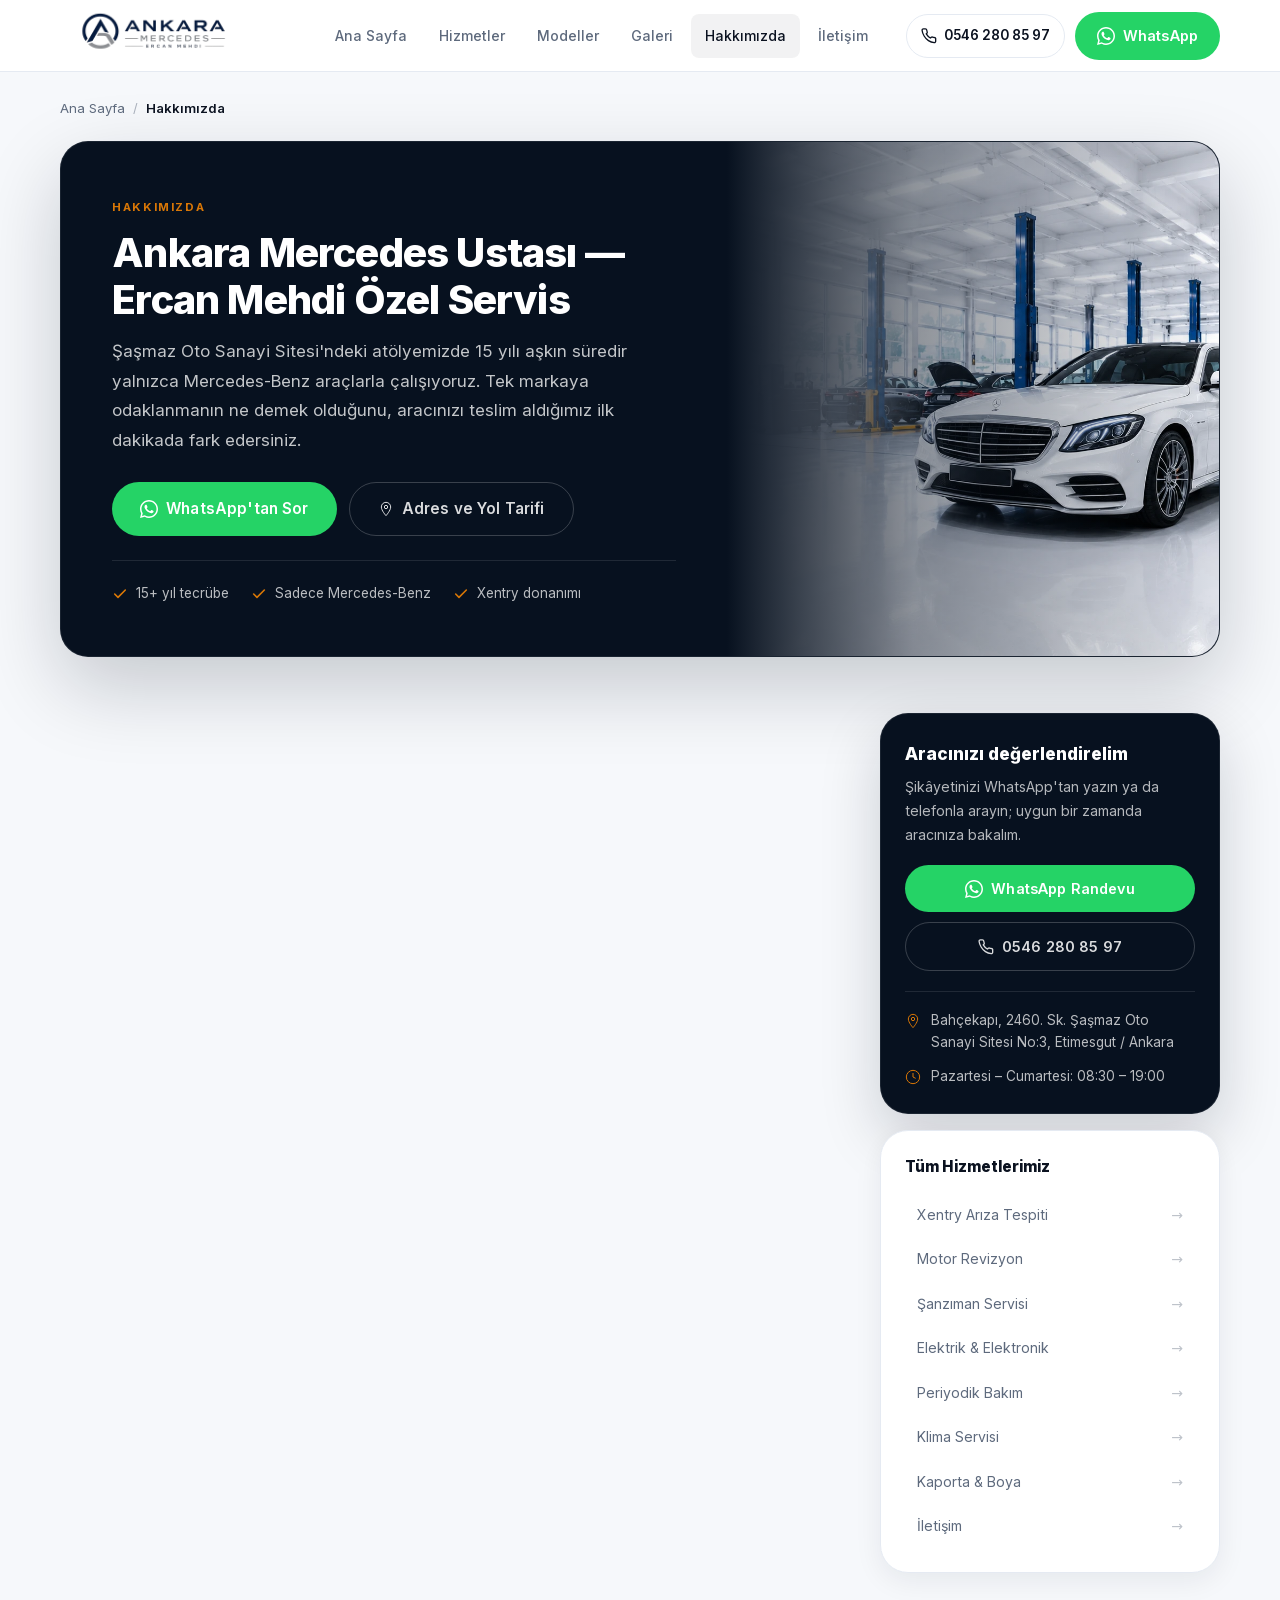
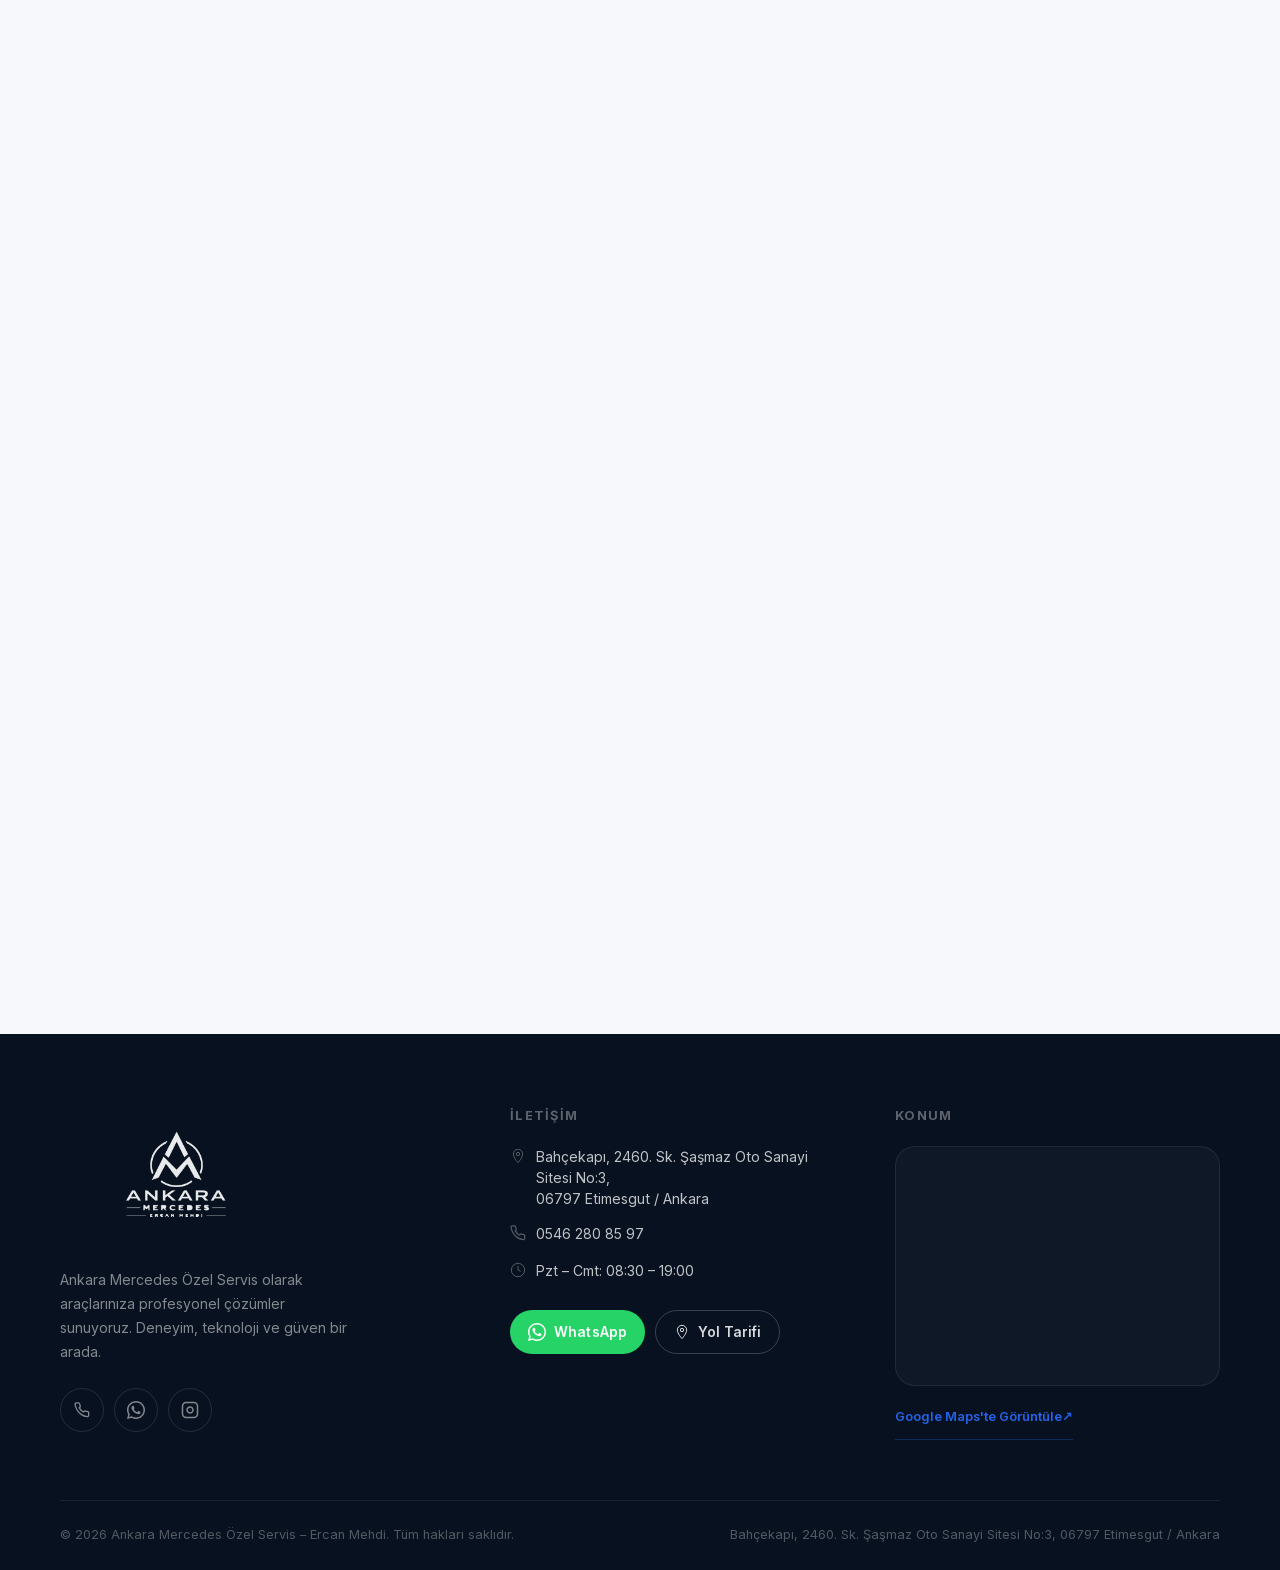
==== hakkimizda/index.html @ 242c67fd "hakkımızda iletişim sayafası yapıldı" ====
<!DOCTYPE html>
<html lang="tr">
<head>
  <meta charset="UTF-8">
  <meta name="viewport" content="width=device-width, initial-scale=1.0">
  <meta http-equiv="Content-Security-Policy" content="default-src 'self'; script-src 'self' https://static.cloudflareinsights.com; style-src 'self'; img-src 'self' data:; font-src 'self'; frame-src https://www.google.com https://maps.google.com; connect-src 'self' https://cloudflareinsights.com; object-src 'none'; base-uri 'self'; form-action 'self'; upgrade-insecure-requests">
  <meta name="referrer" content="strict-origin-when-cross-origin">
  <title>Hakkımızda | Ankara Mercedes Ustası — Ercan Mehdi Özel Servis</title>
  <meta name="description" content="Ankara Şaşmaz'da 15 yıldır yalnızca Mercedes-Benz araçlarla çalışan bağımsız özel servis. Ercan Mehdi ve ekibi, Xentry donanımı ve şeffaf çalışma prensipleriyle.">
  <meta name="keywords" content="Ankara Mercedes ustası, Ankara Mercedes özel servis, Ercan Mehdi Mercedes, Mercedes uzmanı Ankara, Şaşmaz Mercedes ustası, güvenilir Mercedes servisi Ankara, bağımsız Mercedes servisi, Etimesgut Mercedes ustası, Mercedes yetkili servis mi özel servis mi">
  <meta name="author" content="Ankara Mercedes Özel Servis – Ercan Mehdi">
  <meta name="robots" content="index, follow">
  <meta name="googlebot" content="index, follow">
  <link rel="canonical" href="https://ankaramercedes.com.tr/hakkimizda/">

  <meta property="og:type" content="website">
  <meta property="og:url" content="https://ankaramercedes.com.tr/hakkimizda/">
  <meta property="og:title" content="Hakkımızda | Ankara Mercedes Ustası — Ercan Mehdi Özel Servis">
  <meta property="og:description" content="Ankara Şaşmaz'da 15 yıldır yalnızca Mercedes-Benz araçlarla çalışan bağımsız özel servis. Xentry donanımı ve şeffaf çalışma prensipleriyle.">
  <meta property="og:image" content="https://ankaramercedes.com.tr/assets/images/about/about-mercedes-service-workshop.webp">
  <meta property="og:locale" content="tr_TR">
  <meta property="og:site_name" content="Ankara Mercedes Özel Servis">
  <meta name="twitter:card" content="summary_large_image">
  <meta name="twitter:title" content="Hakkımızda | Ankara Mercedes Ustası — Ercan Mehdi Özel Servis">
  <meta name="twitter:description" content="Ankara Şaşmaz'da 15 yıldır yalnızca Mercedes-Benz araçlarla çalışan bağımsız özel servis.">
  <meta name="twitter:image" content="https://ankaramercedes.com.tr/assets/images/about/about-mercedes-service-workshop.webp">

  <meta name="geo.region" content="TR-06">
  <meta name="geo.placename" content="Etimesgut, Ankara">
  <meta name="geo.position" content="39.944353;32.7061976">
  <meta name="ICBM" content="39.944353, 32.7061976">

  <link rel="manifest" href="/manifest.webmanifest">
  <meta name="theme-color" content="#07111f">
  <link rel="icon" type="image/svg+xml" href="/assets/icons/favicon.svg">
  <link rel="apple-touch-icon" href="/assets/icons/apple-touch-icon.png">
  <link rel="preload" href="/assets/fonts/inter-latin.woff2" as="font" type="font/woff2" crossorigin>
  <link rel="preload" href="/assets/fonts/inter-latin-ext.woff2" as="font" type="font/woff2" crossorigin>
  <link rel="stylesheet" href="/css/style.css?v=4">

  <script type="application/ld+json">
{
  "@context": "https://schema.org",
  "@type": "AboutPage",
  "@id": "https://ankaramercedes.com.tr/hakkimizda/#aboutpage",
  "url": "https://ankaramercedes.com.tr/hakkimizda/",
  "name": "Hakkımızda — Ankara Mercedes Özel Servis",
  "description": "Ankara Şaşmaz'da 15 yıldır yalnızca Mercedes-Benz araçlarla çalışan bağımsız özel servis.",
  "inLanguage": "tr-TR",
  "mainEntity": {
    "@type": [
      "LocalBusiness",
      "AutoRepair"
    ],
    "@id": "https://ankaramercedes.com.tr/#business",
    "name": "Ankara Mercedes Özel Servis - Ercan Mehdi",
    "alternateName": "Ercan Mehdi Mercedes Özel Servis",
    "description": "Ankara Şaşmaz Oto Sanayi Sitesi'nde Mercedes-Benz araçlara hizmet veren bağımsız özel servis. Xentry arıza tespiti, motor, şanzıman, elektrik-elektronik ve periyodik bakım.",
    "telephone": "+905462808597",
    "url": "https://ankaramercedes.com.tr",
    "image": "https://ankaramercedes.com.tr/assets/images/about/about-mercedes-service-workshop.webp",
    "hasMap": "https://www.google.com/maps?cid=12600511751899810106",
    "foundingDate": "2011",
    "knowsAbout": [
      "Mercedes-Benz araç bakımı",
      "Xentry arıza tespiti",
      "Motor revizyonu",
      "Otomatik şanzıman onarımı",
      "Araç elektrik ve elektronik sistemleri"
    ],
    "address": {
      "@type": "PostalAddress",
      "streetAddress": "Bahçekapı, 2460. Sk. Şaşmaz Oto Sanayi Sitesi No:3",
      "addressLocality": "Etimesgut",
      "addressRegion": "Ankara",
      "postalCode": "06797",
      "addressCountry": "TR"
    },
    "geo": {
      "@type": "GeoCoordinates",
      "latitude": "39.944353",
      "longitude": "32.7061976"
    },
    "openingHoursSpecification": [
      {
        "@type": "OpeningHoursSpecification",
        "dayOfWeek": [
          "Monday",
          "Tuesday",
          "Wednesday",
          "Thursday",
          "Friday",
          "Saturday"
        ],
        "opens": "08:30",
        "closes": "19:00"
      }
    ],
    "areaServed": [
      { "@type": "City", "name": "Ankara" },
      { "@type": "AdministrativeArea", "name": "Etimesgut" },
      { "@type": "AdministrativeArea", "name": "Şaşmaz" }
    ],
    "brand": {
      "@type": "Brand",
      "name": "Mercedes-Benz"
    },
    "audience": {
      "@type": "Audience",
      "audienceType": "Mercedes-Benz araç sahipleri"
    }
  }
}
  </script>
  <script type="application/ld+json">
{
  "@context": "https://schema.org",
  "@type": "BreadcrumbList",
  "itemListElement": [
    {
      "@type": "ListItem",
      "position": 1,
      "name": "Ana Sayfa",
      "item": "https://ankaramercedes.com.tr/"
    },
    {
      "@type": "ListItem",
      "position": 2,
      "name": "Hakkımızda",
      "item": "https://ankaramercedes.com.tr/hakkimizda/"
    }
  ]
}
  </script>
  <script type="application/ld+json">
{
  "@context": "https://schema.org",
  "@type": "FAQPage",
  "mainEntity": [
    {
      "@type": "Question",
      "name": "Yetkili servis misiniz?",
      "acceptedAnswer": {
        "@type": "Answer",
        "text": "Hayır. Mercedes-Benz araçlara hizmet veren bağımsız bir özel servisiz; Mercedes-Benz'in yetkili servisi ya da bayisi değiliz. Marka adını yalnızca hangi araçlara baktığımızı anlatmak için kullanıyoruz."
      }
    },
    {
      "@type": "Question",
      "name": "Neden sadece Mercedes-Benz ile çalışıyorsunuz?",
      "acceptedAnswer": {
        "@type": "Answer",
        "text": "Her markaya bakan bir atölye hiçbirinde derinleşemez. Mercedes-Benz araçların elektroniği ve şanzıman yapısı kendine özgüdür; aynı araçları her gün görmek, tekrar eden arızaları hızlı tanımamızı ve gereksiz parça değişimine gitmeden asıl sorunu bulmamızı sağlıyor."
      }
    },
    {
      "@type": "Question",
      "name": "Arıza tespitini nasıl yapıyorsunuz?",
      "acceptedAnswer": {
        "@type": "Answer",
        "text": "Atölyemizde Xentry arıza tespit sistemi bulunuyor. Aracın elektroniğini üreticinin kendi diline göre okuyup kodlama işlemlerini yapabiliyoruz; böylece arıza tahmine değil ölçüme dayanıyor."
      }
    },
    {
      "@type": "Question",
      "name": "Hangi Mercedes modellerine bakıyorsunuz?",
      "acceptedAnswer": {
        "@type": "Answer",
        "text": "A, B, C, E, S, CLA, GLA, GLC ve G serisi dahil binek Mercedes-Benz modelleriyle çalışıyoruz. Dizel ve benzinli motorların yanı sıra otomatik şanzımanlı araçlarda da işlem yapıyoruz."
      }
    },
    {
      "@type": "Question",
      "name": "Fiyatı önceden öğrenebilir miyim?",
      "acceptedAnswer": {
        "@type": "Answer",
        "text": "Aracı görmeden fiyat söylemeyi doğru bulmuyoruz. Önce aracınızı inceliyor, ne yapılması gerektiğini ve maliyetini anlatıyoruz. Onayınız olmadan hiçbir işleme başlanmaz."
      }
    }
  ]
}
  </script>
</head>
<body>

  <a href="#icerik" class="skip-link">İçeriğe atla</a>

  <header class="header" id="header">
    <div class="container">
      <div class="header__inner">

        <a href="/" class="header__logo" aria-label="Ankara Mercedes – Ana Sayfa">
          <img src="/assets/images/ankara-mercedes-logo-transparent.webp" alt="Ankara Mercedes – Ercan Mehdi Özel Servis" class="header__logo-img" width="180" height="40">
        </a>

        <nav class="header__nav" id="mainNav" aria-label="Ana Menü">
          <ul class="header__nav-list" role="list">
            <li><a href="/" class="header__nav-link">Ana Sayfa</a></li>
            <li><a href="/hizmetler/" class="header__nav-link">Hizmetler</a></li>
            <li><a href="/#modeller" class="header__nav-link">Modeller</a></li>
            <li><a href="/#galeri" class="header__nav-link">Galeri</a></li>
            <li><a href="/hakkimizda/" class="header__nav-link active">Hakkımızda</a></li>
            <li><a href="/iletisim/" class="header__nav-link">İletişim</a></li>
          </ul>
        </nav>

        <div class="header__actions">
          <a href="tel:+905462808597" class="header__phone" aria-label="Bizi Arayın: 0546 280 85 97">
            <svg width="16" height="16" viewBox="0 0 24 24" fill="none" stroke="currentColor" stroke-width="2" aria-hidden="true"><path d="M22 16.92v3a2 2 0 0 1-2.18 2 19.79 19.79 0 0 1-8.63-3.07A19.5 19.5 0 0 1 4.69 12a19.79 19.79 0 0 1-3.07-8.67A2 2 0 0 1 3.6 1.27h3a2 2 0 0 1 2 1.72c.127.96.361 1.903.7 2.81a2 2 0 0 1-.45 2.11L7.91 8.91a16 16 0 0 0 6.06 6.06l1.27-.91a2 2 0 0 1 2.11-.45c.907.339 1.85.573 2.81.7A2 2 0 0 1 22 16.92z"/></svg>
            0546 280 85 97
          </a>
          <a href="https://wa.me/905462808597?text=Merhaba%2C%20randevu%20almak%20istiyorum." class="btn btn--whatsapp" target="_blank" rel="noopener noreferrer" aria-label="WhatsApp ile randevu alın">
            <svg width="18" height="18" viewBox="0 0 24 24" fill="currentColor" aria-hidden="true"><path d="M17.472 14.382c-.297-.149-1.758-.867-2.03-.967-.273-.099-.471-.148-.67.15-.197.297-.767.966-.94 1.164-.173.199-.347.223-.644.075-.297-.15-1.255-.463-2.39-1.475-.883-.788-1.48-1.761-1.653-2.059-.173-.297-.018-.458.13-.606.134-.133.298-.347.446-.52.149-.174.198-.298.298-.497.099-.198.05-.371-.025-.52-.075-.149-.669-1.612-.916-2.207-.242-.579-.487-.5-.669-.51-.173-.008-.371-.01-.57-.01-.198 0-.52.074-.792.372-.272.297-1.04 1.016-1.04 2.479 0 1.462 1.065 2.875 1.213 3.074.149.198 2.096 3.2 5.077 4.487.709.306 1.262.489 1.694.625.712.227 1.36.195 1.871.118.571-.085 1.758-.719 2.006-1.413.248-.694.248-1.289.173-1.413-.074-.124-.272-.198-.57-.347z"/><path d="M12 0C5.373 0 0 5.373 0 12c0 2.122.555 4.112 1.524 5.84L.057 23.998l6.305-1.654A11.954 11.954 0 0 0 12 24c6.627 0 12-5.373 12-12S18.627 0 12 0zm0 22c-1.89 0-3.656-.518-5.176-1.42l-.371-.22-3.742.981.999-3.648-.242-.375A9.972 9.972 0 0 1 2 12C2 6.477 6.477 2 12 2s10 4.477 10 10-4.477 10-10 10z"/></svg>
            <span class="btn__label">WhatsApp</span>
          </a>
          <button class="header__hamburger" id="hamburger" aria-label="Menüyü aç" aria-expanded="false" aria-controls="mainNav">
            <span></span><span></span><span></span>
          </button>
        </div>

      </div>
    </div>
  </header>

  <nav class="crumb" aria-label="Sayfa yolu">
    <div class="container">
      <ol class="crumb__list">
        <li><a href="/">Ana Sayfa</a></li><li class="crumb__sep" aria-hidden="true">/</li><li aria-current="page">Hakkımızda</li>
      </ol>
    </div>
  </nav>

  <main id="icerik">

    <section class="svc-hero" aria-labelledby="svc-title">
      <div class="container">
        <div class="svc-hero__card">
          <div class="svc-hero__content">
            <p class="svc-hero__eyebrow">HAKKIMIZDA</p>
            <h1 class="svc-hero__title" id="svc-title">Ankara Mercedes Ustası — Ercan Mehdi Özel Servis</h1>
            <p class="svc-hero__lead">Şaşmaz Oto Sanayi Sitesi'ndeki atölyemizde 15 yılı aşkın süredir yalnızca Mercedes-Benz araçlarla çalışıyoruz. Tek markaya odaklanmanın ne demek olduğunu, aracınızı teslim aldığımız ilk dakikada fark edersiniz.</p>
            <div class="svc-hero__cta">
              <a href="https://wa.me/905462808597?text=Merhaba%2C%20arac%C4%B1m%20i%C3%A7in%20bilgi%20almak%20istiyorum." class="btn btn--whatsapp btn--lg" target="_blank" rel="noopener noreferrer"><svg width="18" height="18" viewBox="0 0 24 24" fill="currentColor" aria-hidden="true"><path d="M17.472 14.382c-.297-.149-1.758-.867-2.03-.967-.273-.099-.471-.148-.67.15-.197.297-.767.966-.94 1.164-.173.199-.347.223-.644.075-.297-.15-1.255-.463-2.39-1.475-.883-.788-1.48-1.761-1.653-2.059-.173-.297-.018-.458.13-.606.134-.133.298-.347.446-.52.149-.174.198-.298.298-.497.099-.198.05-.371-.025-.52-.075-.149-.669-1.612-.916-2.207-.242-.579-.487-.5-.669-.51-.173-.008-.371-.01-.57-.01-.198 0-.52.074-.792.372-.272.297-1.04 1.016-1.04 2.479 0 1.462 1.065 2.875 1.213 3.074.149.198 2.096 3.2 5.077 4.487.709.306 1.262.489 1.694.625.712.227 1.36.195 1.871.118.571-.085 1.758-.719 2.006-1.413.248-.694.248-1.289.173-1.413-.074-.124-.272-.198-.57-.347z"/><path d="M12 0C5.373 0 0 5.373 0 12c0 2.122.555 4.112 1.524 5.84L.057 23.998l6.305-1.654A11.954 11.954 0 0 0 12 24c6.627 0 12-5.373 12-12S18.627 0 12 0zm0 22c-1.89 0-3.656-.518-5.176-1.42l-.371-.22-3.742.981.999-3.648-.242-.375A9.972 9.972 0 0 1 2 12C2 6.477 6.477 2 12 2s10 4.477 10 10-4.477 10-10 10z"/></svg> WhatsApp'tan Sor</a>
              <a href="/iletisim/" class="btn btn--outline-light btn--lg"><svg width="16" height="16" viewBox="0 0 24 24" fill="none" stroke="currentColor" stroke-width="1.5" aria-hidden="true"><path d="M12 2C8.13 2 5 5.13 5 9c0 5.25 7 13 7 13s7-7.75 7-13c0-3.87-3.13-7-7-7z"/><circle cx="12" cy="9" r="2.5"/></svg> Adres ve Yol Tarifi</a>
            </div>
            <div class="svc-hero__meta"><span class="svc-hero__meta-item"><svg width="16" height="16" viewBox="0 0 24 24" fill="none" stroke="currentColor" stroke-width="2.4" stroke-linecap="round" stroke-linejoin="round" aria-hidden="true"><polyline points="20 6 9 17 4 12"/></svg>15+ yıl tecrübe</span><span class="svc-hero__meta-item"><svg width="16" height="16" viewBox="0 0 24 24" fill="none" stroke="currentColor" stroke-width="2.4" stroke-linecap="round" stroke-linejoin="round" aria-hidden="true"><polyline points="20 6 9 17 4 12"/></svg>Sadece Mercedes-Benz</span><span class="svc-hero__meta-item"><svg width="16" height="16" viewBox="0 0 24 24" fill="none" stroke="currentColor" stroke-width="2.4" stroke-linecap="round" stroke-linejoin="round" aria-hidden="true"><polyline points="20 6 9 17 4 12"/></svg>Xentry donanımı</span></div>
          </div>
          <div class="svc-hero__media">
            <img src="/assets/images/about/about-mercedes-service-workshop.webp" alt="Ankara Mercedes özel servis atölyesi — Şaşmaz Oto Sanayi Sitesi" width="640" height="480" loading="eager" fetchpriority="high">
          </div>
        </div>
      </div>
    </section>

    <div class="container">
      <div class="svc-layout">
        <div class="svc-main">

          <article class="svc-block" data-reveal>
            <h2>Biz kimiz?</h2>
            <p>Ankara Mercedes Özel Servis, Ankara Şaşmaz Oto Sanayi Sitesi'nde faaliyet gösteren bağımsız bir Mercedes-Benz servisidir. 15 yılı aşkın süredir tek bir işe odaklandık: Mercedes-Benz araçlar.</p>
            <p>Ankara'da Mercedes ustası ararken karşınıza çok sayıda atölye çıkar. Aradaki farkı yaratan şey genellikle ekipman değil, o araçlara ne kadar aşina olunduğudur. Aynı marka üzerinde uzun süre çalışmak, tekrar eden arızaları tanımayı ve gereksiz parça değişimine gitmeden asıl sorunu bulmayı sağlıyor.</p>
            <p>Atölyemiz Şaşmaz'da; ancak müşterilerimiz Etimesgut, Eryaman, Batıkent, Sincan, Yenimahalle, Çayyolu ve Çankaya dahil Ankara'nın her yerinden geliyor.</p>
          </article>

          <article class="svc-block" data-reveal>
            <h2>Ankara'da Mercedes servisi seçerken nelere dikkat etmeli?</h2>
            <p>Ankara'da Mercedes servisi arayan araç sahiplerinin çoğu aynı yerde tereddüt ediyor: atölyeler dışarıdan birbirine benziyor, aradaki farkı anlamak zor. Yıllardır bu işin içinde olan biri olarak, bakmanızı önerdiğimiz birkaç şey var.</p>
            <p><strong>Atölye kaç markayla çalışıyor?</strong> Her marka ile ilgilenen bir yer, hiçbirinde derinleşemez. Mercedes-Benz araçların elektroniği ve şanzıman yapısı kendine özgüdür; bu araçları düzenli görmeyen bir usta, tekrar eden arızaları tanıyamaz.</p>
            <p><strong>Arıza tespiti nasıl yapılıyor?</strong> Doğru cihaz olmadan arıza tespiti tahmine döner, tahmin de gereksiz parça değişimine. Aracın elektroniğini üreticinin kendi diliyle okuyabilen bir sistem kullanılıp kullanılmadığını sorun.</p>
            <p><strong>İşlem öncesi ne anlatılıyor?</strong> İyi bir servis, aracınıza dokunmadan önce ne yapacağını ve neden yapacağını anlatır. Sorularınıza net cevap alamıyorsanız, bu bir işarettir.</p>
            <p><strong>Atölyeyi görebiliyor musunuz?</strong> Aracınızın hangi koşullarda çalışıldığını görmek en doğal hakkınız. Kapısını açmaktan çekinmeyen bir yer, yaptığı işe güveniyor demektir.</p>
            <p>Bu dört soruyu bize de sorabilirsiniz — cevaplarımızı zaten bu sayfada yazdık.</p>
          </article>

          <article class="svc-block" data-reveal>
            <h2>Çalışma prensiplerimiz</h2>
            <p>Bir servisin nasıl çalıştığı, ne yaptığı kadar önemli. Bizim değişmeyen dört kuralımız var:</p>
            <ol class="svc-steps" role="list">
              <li class="svc-step">
                <p class="svc-step__title">Onayınız olmadan işlem yok</p>
                <p>Ne yapılacağını ve neden yapılması gerektiğini önceden anlatırız. Siz onaylamadan hiçbir işleme başlanmaz.</p>
              </li>
              <li class="svc-step">
                <p class="svc-step__title">Aracı görmeden fiyat söylemeyiz</p>
                <p>Telefonda tahmini rakam vermek kolay, ama doğru değil. Önce aracınızı inceler, sonra maliyeti konuşuruz.</p>
              </li>
              <li class="svc-step">
                <p class="svc-step__title">Gerekmeyeni değiştirmeyiz</p>
                <p>Bir parça hâlâ görevini yapıyorsa yerinde kalır. Amacımız fatura büyütmek değil, aracınızı yola sağlam çıkarmak.</p>
              </li>
              <li class="svc-step">
                <p class="svc-step__title">Her işlem faturalıdır</p>
                <p>Yapılan iş, kullanılan parça ve işçilik belgelenir. Bu kayıt sizin elinizde kalır.</p>
              </li>
            </ol>
          </article>

          <article class="svc-block" data-reveal>
            <h2>Atölyemiz ve donanımımız</h2>
            <p>Mercedes-Benz araçlarda arıza tespiti, doğru cihaz olmadan tahmine dönüşür. Atölyemizde <a href="/hizmetler/mercedes-xentry-ariza-tespiti-ankara/">Xentry arıza tespit sistemi</a> bulunuyor; araç elektroniğini üreticinin kendi diline göre okuyup kodlama işlemlerini yapabiliyoruz.</p>
            <p>Bunun yanında motor, şanzıman, elektrik-elektronik, klima ve kaporta-boya işlerini tek çatı altında yürütüyoruz. Aracınızı farklı işler için farklı yerlere götürmek zorunda kalmıyorsunuz.</p>
            <p>Yedek parçada orijinal ve OEM tedariki yapıyoruz. Bütçenize göre alternatif varsa, seçenekleri size açıkça anlatıp kararı birlikte veriyoruz.</p>
          </article>

          <article class="svc-block" data-reveal>
            <h2>Hangi Mercedes modellerine bakıyoruz?</h2>
            <p>Binek Mercedes-Benz modellerinin tamamıyla çalışıyoruz:</p>
            <ul class="svc-list" role="list">
              <li>A Serisi, B Serisi ve CLA</li>
              <li>C Serisi ve E Serisi</li>
              <li>S Serisi</li>
              <li>GLA, GLC ve GLE</li>
              <li>G Serisi</li>
              <li>Vito ve Viano</li>
            </ul>
            <p>Dizel ve benzinli motorların yanı sıra otomatik şanzımanlı araçlarda da işlem yapıyoruz. Aracınızın modeli listede yoksa yine de arayın; bakıp bakamayacağımızı açıkça söyleriz.</p>
          </article>

          <article class="svc-block" data-reveal>
            <h2>Sıkça Sorulan Sorular</h2>
            <div class="faq__list"><details class="faq__item">
              <summary class="faq__question">Yetkili servis misiniz?<span class="faq__icon" aria-hidden="true"></span></summary>
              <p class="faq__answer">Hayır. Mercedes-Benz araçlara hizmet veren bağımsız bir özel servisiz; Mercedes-Benz'in yetkili servisi ya da bayisi değiliz. Marka adını yalnızca hangi araçlara baktığımızı anlatmak için kullanıyoruz.</p>
            </details><details class="faq__item">
              <summary class="faq__question">Neden sadece Mercedes-Benz ile çalışıyorsunuz?<span class="faq__icon" aria-hidden="true"></span></summary>
              <p class="faq__answer">Her markaya bakan bir atölye hiçbirinde derinleşemez. Mercedes-Benz araçların elektroniği ve şanzıman yapısı kendine özgüdür; aynı araçları her gün görmek, tekrar eden arızaları hızlı tanımamızı ve gereksiz parça değişimine gitmeden asıl sorunu bulmamızı sağlıyor.</p>
            </details><details class="faq__item">
              <summary class="faq__question">Arıza tespitini nasıl yapıyorsunuz?<span class="faq__icon" aria-hidden="true"></span></summary>
              <p class="faq__answer">Atölyemizde Xentry arıza tespit sistemi bulunuyor. Aracın elektroniğini üreticinin kendi diline göre okuyup kodlama işlemlerini yapabiliyoruz; böylece arıza tahmine değil ölçüme dayanıyor.</p>
            </details><details class="faq__item">
              <summary class="faq__question">Hangi Mercedes modellerine bakıyorsunuz?<span class="faq__icon" aria-hidden="true"></span></summary>
              <p class="faq__answer">A, B, C, E, S, CLA, GLA, GLC ve G serisi dahil binek Mercedes-Benz modelleriyle çalışıyoruz. Dizel ve benzinli motorların yanı sıra otomatik şanzımanlı araçlarda da işlem yapıyoruz.</p>
            </details><details class="faq__item">
              <summary class="faq__question">Fiyatı önceden öğrenebilir miyim?<span class="faq__icon" aria-hidden="true"></span></summary>
              <p class="faq__answer">Aracı görmeden fiyat söylemeyi doğru bulmuyoruz. Önce aracınızı inceliyor, ne yapılması gerektiğini ve maliyetini anlatıyoruz. Onayınız olmadan hiçbir işleme başlanmaz.</p>
            </details></div>
          </article>

          <section class="svc-cta" data-reveal aria-label="Randevu">
            <h2>Aracınızı Şaşmaz'daki atölyemizde görelim</h2>
            <p>Şikâyetinizi WhatsApp'tan yazın ya da bizi arayın. Pazartesi–Cumartesi 08:30–19:00 arasında hizmetinizdeyiz.</p>
            <div class="svc-cta__btns">
              <a href="https://wa.me/905462808597?text=Merhaba%2C%20randevu%20almak%20istiyorum." class="btn btn--whatsapp btn--lg" target="_blank" rel="noopener noreferrer"><svg width="18" height="18" viewBox="0 0 24 24" fill="currentColor" aria-hidden="true"><path d="M17.472 14.382c-.297-.149-1.758-.867-2.03-.967-.273-.099-.471-.148-.67.15-.197.297-.767.966-.94 1.164-.173.199-.347.223-.644.075-.297-.15-1.255-.463-2.39-1.475-.883-.788-1.48-1.761-1.653-2.059-.173-.297-.018-.458.13-.606.134-.133.298-.347.446-.52.149-.174.198-.298.298-.497.099-.198.05-.371-.025-.52-.075-.149-.669-1.612-.916-2.207-.242-.579-.487-.5-.669-.51-.173-.008-.371-.01-.57-.01-.198 0-.52.074-.792.372-.272.297-1.04 1.016-1.04 2.479 0 1.462 1.065 2.875 1.213 3.074.149.198 2.096 3.2 5.077 4.487.709.306 1.262.489 1.694.625.712.227 1.36.195 1.871.118.571-.085 1.758-.719 2.006-1.413.248-.694.248-1.289.173-1.413-.074-.124-.272-.198-.57-.347z"/><path d="M12 0C5.373 0 0 5.373 0 12c0 2.122.555 4.112 1.524 5.84L.057 23.998l6.305-1.654A11.954 11.954 0 0 0 12 24c6.627 0 12-5.373 12-12S18.627 0 12 0zm0 22c-1.89 0-3.656-.518-5.176-1.42l-.371-.22-3.742.981.999-3.648-.242-.375A9.972 9.972 0 0 1 2 12C2 6.477 6.477 2 12 2s10 4.477 10 10-4.477 10-10 10z"/></svg> WhatsApp Randevu</a>
              <a href="/iletisim/" class="btn btn--outline-light btn--lg"><svg width="16" height="16" viewBox="0 0 24 24" fill="none" stroke="currentColor" stroke-width="1.5" aria-hidden="true"><path d="M12 2C8.13 2 5 5.13 5 9c0 5.25 7 13 7 13s7-7.75 7-13c0-3.87-3.13-7-7-7z"/><circle cx="12" cy="9" r="2.5"/></svg> İletişim ve Konum</a>
            </div>
          </section>

        </div>

        <aside class="svc-aside">
          <div class="svc-aside__card">
            <p class="svc-aside__title">Aracınızı değerlendirelim</p>
            <p class="svc-aside__desc">Şikâyetinizi WhatsApp'tan yazın ya da telefonla arayın; uygun bir zamanda aracınıza bakalım.</p>
            <div class="svc-aside__btns">
              <a href="https://wa.me/905462808597?text=Merhaba%2C%20randevu%20almak%20istiyorum." class="btn btn--whatsapp" target="_blank" rel="noopener noreferrer"><svg width="18" height="18" viewBox="0 0 24 24" fill="currentColor" aria-hidden="true"><path d="M17.472 14.382c-.297-.149-1.758-.867-2.03-.967-.273-.099-.471-.148-.67.15-.197.297-.767.966-.94 1.164-.173.199-.347.223-.644.075-.297-.15-1.255-.463-2.39-1.475-.883-.788-1.48-1.761-1.653-2.059-.173-.297-.018-.458.13-.606.134-.133.298-.347.446-.52.149-.174.198-.298.298-.497.099-.198.05-.371-.025-.52-.075-.149-.669-1.612-.916-2.207-.242-.579-.487-.5-.669-.51-.173-.008-.371-.01-.57-.01-.198 0-.52.074-.792.372-.272.297-1.04 1.016-1.04 2.479 0 1.462 1.065 2.875 1.213 3.074.149.198 2.096 3.2 5.077 4.487.709.306 1.262.489 1.694.625.712.227 1.36.195 1.871.118.571-.085 1.758-.719 2.006-1.413.248-.694.248-1.289.173-1.413-.074-.124-.272-.198-.57-.347z"/><path d="M12 0C5.373 0 0 5.373 0 12c0 2.122.555 4.112 1.524 5.84L.057 23.998l6.305-1.654A11.954 11.954 0 0 0 12 24c6.627 0 12-5.373 12-12S18.627 0 12 0zm0 22c-1.89 0-3.656-.518-5.176-1.42l-.371-.22-3.742.981.999-3.648-.242-.375A9.972 9.972 0 0 1 2 12C2 6.477 6.477 2 12 2s10 4.477 10 10-4.477 10-10 10z"/></svg> WhatsApp Randevu</a>
              <a href="tel:+905462808597" class="btn btn--outline-light"><svg width="16" height="16" viewBox="0 0 24 24" fill="none" stroke="currentColor" stroke-width="2" aria-hidden="true"><path d="M22 16.92v3a2 2 0 0 1-2.18 2 19.79 19.79 0 0 1-8.63-3.07A19.5 19.5 0 0 1 4.69 12a19.79 19.79 0 0 1-3.07-8.67A2 2 0 0 1 3.6 1.27h3a2 2 0 0 1 2 1.72c.127.96.361 1.903.7 2.81a2 2 0 0 1-.45 2.11L7.91 8.91a16 16 0 0 0 6.06 6.06l1.27-.91a2 2 0 0 1 2.11-.45c.907.339 1.85.573 2.81.7A2 2 0 0 1 22 16.92z"/></svg> 0546 280 85 97</a>
            </div>
            <ul class="svc-aside__info" role="list">
              <li><svg width="16" height="16" viewBox="0 0 24 24" fill="none" stroke="currentColor" stroke-width="1.5" aria-hidden="true"><path d="M12 2C8.13 2 5 5.13 5 9c0 5.25 7 13 7 13s7-7.75 7-13c0-3.87-3.13-7-7-7z"/><circle cx="12" cy="9" r="2.5"/></svg><span>Bahçekapı, 2460. Sk. Şaşmaz Oto Sanayi Sitesi No:3, Etimesgut / Ankara</span></li>
              <li><svg width="16" height="16" viewBox="0 0 24 24" fill="none" stroke="currentColor" stroke-width="1.5" aria-hidden="true"><circle cx="12" cy="12" r="10"/><polyline points="12,6 12,12 16,14"/></svg><span>Pazartesi – Cumartesi: 08:30 – 19:00</span></li>
            </ul>
          </div>

          <nav class="svc-aside__links" aria-label="Diğer hizmetler">
            <h2>Tüm Hizmetlerimiz</h2>
            <ul role="list">
              <li><a href="/hizmetler/mercedes-xentry-ariza-tespiti-ankara/">Xentry Arıza Tespiti</a></li><li><a href="/hizmetler/mercedes-motor-revizyon-ankara/">Motor Revizyon</a></li><li><a href="/hizmetler/mercedes-sanziman-servisi-ankara/">Şanzıman Servisi</a></li><li><a href="/hizmetler/mercedes-elektrik-elektronik-ankara/">Elektrik &amp; Elektronik</a></li><li><a href="/hizmetler/mercedes-periyodik-bakim-ankara/">Periyodik Bakım</a></li><li><a href="/hizmetler/mercedes-klima-servisi-ankara/">Klima Servisi</a></li><li><a href="/hizmetler/mercedes-kaporta-boya-ankara/">Kaporta &amp; Boya</a></li><li><a href="/iletisim/">İletişim</a></li>
            </ul>
          </nav>
        </aside>
      </div>
    </div>

  </main>

  <footer class="footer" id="iletisim" aria-label="İletişim Bilgileri ve Footer">
    <div class="container">
      <div class="footer__grid">

        <div class="footer__brand">
          <a href="/" class="footer__logo" aria-label="Ankara Mercedes – Ercan Mehdi">
            <span class="footer__logo-wrap">
              <img src="/assets/images/ankara-mercedes-footer-logo.webp" alt="Ankara Mercedes – Ercan Mehdi Özel Servis" class="footer__logo-img" width="180" height="44">
            </span>
          </a>
          <p class="footer__desc">Ankara Mercedes Özel Servis olarak araçlarınıza profesyonel çözümler sunuyoruz. Deneyim, teknoloji ve güven bir arada.</p>
          <div class="footer__social">
            <a href="tel:+905462808597" class="footer__social-link" aria-label="Bizi arayın: 0546 280 85 97"><svg width="16" height="16" viewBox="0 0 24 24" fill="none" stroke="currentColor" stroke-width="2" aria-hidden="true"><path d="M22 16.92v3a2 2 0 0 1-2.18 2 19.79 19.79 0 0 1-8.63-3.07A19.5 19.5 0 0 1 4.69 12a19.79 19.79 0 0 1-3.07-8.67A2 2 0 0 1 3.6 1.27h3a2 2 0 0 1 2 1.72c.127.96.361 1.903.7 2.81a2 2 0 0 1-.45 2.11L7.91 8.91a16 16 0 0 0 6.06 6.06l1.27-.91a2 2 0 0 1 2.11-.45c.907.339 1.85.573 2.81.7A2 2 0 0 1 22 16.92z"/></svg></a>
            <a href="https://wa.me/905462808597" class="footer__social-link" aria-label="WhatsApp hattımız" target="_blank" rel="noopener noreferrer"><svg width="18" height="18" viewBox="0 0 24 24" fill="currentColor" aria-hidden="true"><path d="M17.472 14.382c-.297-.149-1.758-.867-2.03-.967-.273-.099-.471-.148-.67.15-.197.297-.767.966-.94 1.164-.173.199-.347.223-.644.075-.297-.15-1.255-.463-2.39-1.475-.883-.788-1.48-1.761-1.653-2.059-.173-.297-.018-.458.13-.606.134-.133.298-.347.446-.52.149-.174.198-.298.298-.497.099-.198.05-.371-.025-.52-.075-.149-.669-1.612-.916-2.207-.242-.579-.487-.5-.669-.51-.173-.008-.371-.01-.57-.01-.198 0-.52.074-.792.372-.272.297-1.04 1.016-1.04 2.479 0 1.462 1.065 2.875 1.213 3.074.149.198 2.096 3.2 5.077 4.487.709.306 1.262.489 1.694.625.712.227 1.36.195 1.871.118.571-.085 1.758-.719 2.006-1.413.248-.694.248-1.289.173-1.413-.074-.124-.272-.198-.57-.347z"/><path d="M12 0C5.373 0 0 5.373 0 12c0 2.122.555 4.112 1.524 5.84L.057 23.998l6.305-1.654A11.954 11.954 0 0 0 12 24c6.627 0 12-5.373 12-12S18.627 0 12 0zm0 22c-1.89 0-3.656-.518-5.176-1.42l-.371-.22-3.742.981.999-3.648-.242-.375A9.972 9.972 0 0 1 2 12C2 6.477 6.477 2 12 2s10 4.477 10 10-4.477 10-10 10z"/></svg></a>
            <a href="https://www.instagram.com/ankara.mercedes" class="footer__social-link" aria-label="Instagram hesabımız" target="_blank" rel="noopener noreferrer"><svg width="18" height="18" viewBox="0 0 24 24" fill="none" stroke="currentColor" stroke-width="2" aria-hidden="true"><rect x="2" y="2" width="20" height="20" rx="5" ry="5"/><path d="M16 11.37A4 4 0 1 1 12.63 8 4 4 0 0 1 16 11.37z"/><line x1="17.5" y1="6.5" x2="17.51" y2="6.5"/></svg></a>
          </div>
        </div>

        <div class="footer__contact">
          <h3 class="footer__heading">İletişim</h3>
          <ul class="footer__info" role="list">
            <li><svg width="16" height="16" viewBox="0 0 24 24" fill="none" stroke="currentColor" stroke-width="1.5" aria-hidden="true"><path d="M12 2C8.13 2 5 5.13 5 9c0 5.25 7 13 7 13s7-7.75 7-13c0-3.87-3.13-7-7-7z"/><circle cx="12" cy="9" r="2.5"/></svg><address>Bahçekapı, 2460. Sk. Şaşmaz Oto Sanayi Sitesi No:3,<br>06797 Etimesgut / Ankara</address></li>
            <li><svg width="16" height="16" viewBox="0 0 24 24" fill="none" stroke="currentColor" stroke-width="2" aria-hidden="true"><path d="M22 16.92v3a2 2 0 0 1-2.18 2 19.79 19.79 0 0 1-8.63-3.07A19.5 19.5 0 0 1 4.69 12a19.79 19.79 0 0 1-3.07-8.67A2 2 0 0 1 3.6 1.27h3a2 2 0 0 1 2 1.72c.127.96.361 1.903.7 2.81a2 2 0 0 1-.45 2.11L7.91 8.91a16 16 0 0 0 6.06 6.06l1.27-.91a2 2 0 0 1 2.11-.45c.907.339 1.85.573 2.81.7A2 2 0 0 1 22 16.92z"/></svg><a href="tel:+905462808597">0546 280 85 97</a></li>
            <li><svg width="16" height="16" viewBox="0 0 24 24" fill="none" stroke="currentColor" stroke-width="1.5" aria-hidden="true"><circle cx="12" cy="12" r="10"/><polyline points="12,6 12,12 16,14"/></svg><span>Pzt – Cmt: 08:30 – 19:00</span></li>
          </ul>
          <div class="footer__btns">
            <a href="https://wa.me/905462808597?text=Merhaba%2C%20randevu%20almak%20istiyorum." class="btn btn--whatsapp btn--sm" target="_blank" rel="noopener noreferrer"><svg width="18" height="18" viewBox="0 0 24 24" fill="currentColor" aria-hidden="true"><path d="M17.472 14.382c-.297-.149-1.758-.867-2.03-.967-.273-.099-.471-.148-.67.15-.197.297-.767.966-.94 1.164-.173.199-.347.223-.644.075-.297-.15-1.255-.463-2.39-1.475-.883-.788-1.48-1.761-1.653-2.059-.173-.297-.018-.458.13-.606.134-.133.298-.347.446-.52.149-.174.198-.298.298-.497.099-.198.05-.371-.025-.52-.075-.149-.669-1.612-.916-2.207-.242-.579-.487-.5-.669-.51-.173-.008-.371-.01-.57-.01-.198 0-.52.074-.792.372-.272.297-1.04 1.016-1.04 2.479 0 1.462 1.065 2.875 1.213 3.074.149.198 2.096 3.2 5.077 4.487.709.306 1.262.489 1.694.625.712.227 1.36.195 1.871.118.571-.085 1.758-.719 2.006-1.413.248-.694.248-1.289.173-1.413-.074-.124-.272-.198-.57-.347z"/><path d="M12 0C5.373 0 0 5.373 0 12c0 2.122.555 4.112 1.524 5.84L.057 23.998l6.305-1.654A11.954 11.954 0 0 0 12 24c6.627 0 12-5.373 12-12S18.627 0 12 0zm0 22c-1.89 0-3.656-.518-5.176-1.42l-.371-.22-3.742.981.999-3.648-.242-.375A9.972 9.972 0 0 1 2 12C2 6.477 6.477 2 12 2s10 4.477 10 10-4.477 10-10 10z"/></svg> WhatsApp</a>
            <a href="https://www.google.com/maps?cid=12600511751899810106" class="btn btn--outline-light btn--sm" target="_blank" rel="noopener noreferrer"><svg width="16" height="16" viewBox="0 0 24 24" fill="none" stroke="currentColor" stroke-width="1.5" aria-hidden="true"><path d="M12 2C8.13 2 5 5.13 5 9c0 5.25 7 13 7 13s7-7.75 7-13c0-3.87-3.13-7-7-7z"/><circle cx="12" cy="9" r="2.5"/></svg> Yol Tarifi</a>
          </div>
        </div>

        <div class="footer__map-col">
          <h3 class="footer__heading">Konum</h3>
          <div class="footer__map-preview">
            <iframe
              src="https://www.google.com/maps/embed?origin=mfe&amp;pb=!1m3!3m2!1m1!4s12600511751899810106"
              title="Ankara Mercedes – Ercan Mehdi Google Maps konumu"
              loading="lazy"
              referrerpolicy="no-referrer-when-downgrade"
              allowfullscreen>
            </iframe>
          </div>
          <a href="https://www.google.com/maps?cid=12600511751899810106" class="footer__map-link" target="_blank" rel="noopener noreferrer">
            Google Maps'te Görüntüle <span aria-hidden="true">↗</span>
          </a>
        </div>

      </div>
      <div class="footer__bottom">
        <p>© 2026 Ankara Mercedes Özel Servis – Ercan Mehdi. Tüm hakları saklıdır.</p>
        <p class="footer__bottom-loc">Bahçekapı, 2460. Sk. Şaşmaz Oto Sanayi Sitesi No:3, 06797 Etimesgut / Ankara</p>
      </div>
    </div>
  </footer>

  <a href="https://wa.me/905462808597?text=Merhaba%2C%20randevu%20almak%20istiyorum."
     class="floating-whatsapp"
     target="_blank"
     rel="noopener noreferrer"
     aria-label="WhatsApp ile servis randevusu alın">
    <svg width="24" height="24" viewBox="0 0 24 24" fill="currentColor" aria-hidden="true"><path d="M17.472 14.382c-.297-.149-1.758-.867-2.03-.967-.273-.099-.471-.148-.67.15-.197.297-.767.966-.94 1.164-.173.199-.347.223-.644.075-.297-.15-1.255-.463-2.39-1.475-.883-.788-1.48-1.761-1.653-2.059-.173-.297-.018-.458.13-.606.134-.133.298-.347.446-.52.149-.174.198-.298.298-.497.099-.198.05-.371-.025-.52-.075-.149-.669-1.612-.916-2.207-.242-.579-.487-.5-.669-.51-.173-.008-.371-.01-.57-.01-.198 0-.52.074-.792.372-.272.297-1.04 1.016-1.04 2.479 0 1.462 1.065 2.875 1.213 3.074.149.198 2.096 3.2 5.077 4.487.709.306 1.262.489 1.694.625.712.227 1.36.195 1.871.118.571-.085 1.758-.719 2.006-1.413.248-.694.248-1.289.173-1.413-.074-.124-.272-.198-.57-.347z"/><path d="M12 0C5.373 0 0 5.373 0 12c0 2.122.555 4.112 1.524 5.84L.057 23.998l6.305-1.654A11.954 11.954 0 0 0 12 24c6.627 0 12-5.373 12-12S18.627 0 12 0zm0 22c-1.89 0-3.656-.518-5.176-1.42l-.371-.22-3.742.981.999-3.648-.242-.375A9.972 9.972 0 0 1 2 12C2 6.477 6.477 2 12 2s10 4.477 10 10-4.477 10-10 10z"/></svg>
  </a>

  <script src="/js/main.js"></script>
</body>
</html>
---- css/style.css ----
/* ==============================================
   ERCAN MEHDİ MERCEDES ÖZEL SERVİS
   style.css — Premium, responsive, production-ready
   ============================================== */

/* ==================== FONTS (yerel, CDN yok) ==================== */
@font-face {
  font-family: 'Inter';
  font-style: normal;
  font-weight: 400 900;
  font-display: swap;
  src: url('../assets/fonts/inter-latin.woff2') format('woff2');
  unicode-range: U+0000-00FF, U+0131, U+0152-0153, U+02BB-02BC, U+02C6, U+02DA, U+02DC, U+0304, U+0308, U+0329, U+2000-206F, U+20AC, U+2122, U+2191, U+2193, U+2212, U+2215, U+FEFF, U+FFFD;
}
@font-face {
  font-family: 'Inter';
  font-style: normal;
  font-weight: 400 900;
  font-display: swap;
  src: url('../assets/fonts/inter-latin-ext.woff2') format('woff2');
  unicode-range: U+0100-02BA, U+02BD-02C5, U+02C7-02CC, U+02CE-02D7, U+02DD-02FF, U+0304, U+0308, U+0329, U+1D00-1DBF, U+1E00-1E9F, U+1EF2-1EFF, U+2020, U+20A0-20AB, U+20AD-20C0, U+2113, U+2C60-2C7F, U+A720-A7FF;
}

/* ==================== VARIABLES ==================== */
:root {
  --color-bg: #f6f8fb;
  --color-surface: #ffffff;
  --color-text: #0b1220;
  --color-muted: #5e6a7d;
  --color-primary: #2563eb;
  --color-primary-dark: #1d4ed8;
  --color-navy: #07111f;
  --color-border: #e5eaf2;
  --shadow-soft: 0 18px 50px rgba(15, 23, 42, 0.08);
  --shadow-card: 0 8px 28px rgba(15, 23, 42, 0.07);
  --shadow-hover: 0 20px 50px rgba(15, 23, 42, 0.14);
  --radius-xl: 28px;
  --radius-lg: 20px;
  --radius-md: 14px;
  --radius-sm: 8px;
  --header-h: 72px;
  --container: 1280px;
  --gap: clamp(16px, 3vw, 32px);
}

/* ==================== RESET ==================== */
*, *::before, *::after { box-sizing: border-box; margin: 0; padding: 0; }

html {
  margin: 0;
  padding: 0;
  scroll-behavior: smooth;
  scroll-padding-top: calc(var(--header-h) + 16px);
}

body {
  margin: 0;
  padding: 0;
  overflow-x: hidden;
  font-family: Inter, system-ui, -apple-system, BlinkMacSystemFont, "Segoe UI", sans-serif;
  font-size: 16px;
  line-height: 1.6;
  color: var(--color-text);
  background: var(--color-bg);
  -webkit-font-smoothing: antialiased;
  -moz-osx-font-smoothing: grayscale;
}

img, svg { display: block; max-width: 100%; }
a { color: inherit; text-decoration: none; }
ul[role="list"] { list-style: none; }
button { cursor: pointer; border: none; background: none; font: inherit; }

::selection {
  background: rgba(37, 99, 235, 0.18);
}

.skip-link {
  position: absolute;
  top: -100px;
  left: 16px;
  z-index: 200;
  padding: 12px 20px;
  border-radius: 0 0 var(--radius-md) var(--radius-md);
  background: var(--color-navy);
  color: #fff;
  font-weight: 600;
  font-size: 0.9rem;
  transition: top 0.2s ease;
}
.skip-link:focus-visible {
  top: 0;
  outline: 3px solid var(--color-primary);
}

.visually-hidden {
  position: absolute;
  width: 1px; height: 1px;
  padding: 0; margin: -1px;
  overflow: hidden;
  clip: rect(0,0,0,0);
  white-space: nowrap;
  border: 0;
}

/* ==================== CONTAINER ==================== */
.container {
  width: 100%;
  max-width: var(--container);
  margin-inline: auto;
  padding-inline: clamp(20px, 5vw, 60px);
}

/* ==================== BUTTONS ==================== */
.btn {
  display: inline-flex;
  align-items: center;
  gap: 8px;
  padding: 12px 22px;
  border-radius: 50px;
  font-weight: 600;
  font-size: 0.9rem;
  letter-spacing: 0.01em;
  transition: all 0.22s ease;
  white-space: nowrap;
  min-height: 44px;
}
.btn:focus-visible { outline: 3px solid var(--color-primary); outline-offset: 3px; }

.btn--lg { padding: 14px 28px; font-size: 0.95rem; }
.btn--sm { padding: 10px 18px; font-size: 0.85rem; }

.btn--dark {
  background: var(--color-navy);
  color: #fff;
}
.btn--dark:hover { background: #0d1a2e; transform: translateY(-2px); box-shadow: 0 10px 28px rgba(7,17,31,0.3); }

.btn--outline {
  background: transparent;
  color: var(--color-text);
  border: 1.5px solid var(--color-border);
}
.btn--outline:hover { border-color: var(--color-text); background: rgba(11,18,32,0.04); transform: translateY(-2px); }

.btn--outline-light {
  background: transparent;
  color: rgba(255,255,255,0.85);
  border: 1.5px solid rgba(255,255,255,0.2);
}
.btn--outline-light:hover { border-color: rgba(255,255,255,0.5); background: rgba(255,255,255,0.07); }

.btn--whatsapp {
  background: #25d366;
  color: #fff;
}
.btn--whatsapp:hover { background: #1ebe5d; transform: translateY(-2px); box-shadow: 0 8px 24px rgba(37,211,102,0.35); }

/* ==================== SECTION COMMONS ==================== */
.section-eyebrow {
  display: inline-block;
  font-size: 0.72rem;
  font-weight: 700;
  letter-spacing: 0.14em;
  color: var(--color-primary);
  margin-bottom: 10px;
  text-transform: uppercase;
}

.section-title {
  font-size: clamp(1.6rem, 3vw, 2.35rem);
  font-weight: 800;
  line-height: 1.2;
  color: var(--color-text);
  letter-spacing: -0.02em;
}

.section-header {
  display: flex;
  align-items: flex-end;
  justify-content: space-between;
  gap: 24px;
  margin-bottom: 44px;
}

.section-link {
  font-size: 0.88rem;
  font-weight: 600;
  color: var(--color-primary);
  padding-bottom: 2px;
  border-bottom: 1.5px solid transparent;
  white-space: nowrap;
  transition: border-color 0.2s;
  min-height: 44px;
  display: inline-flex;
  align-items: center;
}
.section-link:hover { border-color: var(--color-primary); }

/* ==================== SCROLL REVEAL ==================== */
[data-reveal] {
  opacity: 0;
  transform: translateY(24px);
  transition: opacity 0.55s ease, transform 0.55s ease;
}
[data-reveal].revealed {
  opacity: 1;
  transform: none;
}
[data-reveal-delay="100"] { transition-delay: 0.1s; }
[data-reveal-delay="200"] { transition-delay: 0.2s; }

/* ==================== HEADER ==================== */
.header {
  position: fixed;
  top: 0; left: 0; right: 0;
  z-index: 100;
  height: var(--header-h);
  background: rgba(255,255,255,0.92);
  backdrop-filter: blur(18px);
  -webkit-backdrop-filter: blur(18px);
  border-bottom: 1px solid var(--color-border);
  transition: box-shadow 0.3s ease;
}
.header.scrolled { box-shadow: 0 4px 24px rgba(15,23,42,0.08); }

.header__inner {
  height: var(--header-h);
  display: flex;
  align-items: center;
  gap: 24px;
}

.header__logo {
  display: flex;
  align-items: center;
  flex-shrink: 0;
}
.header__logo:focus-visible { outline: 3px solid var(--color-primary); border-radius: 8px; }
.header__logo-img {
  display: block;
  width: auto;
  height: 124px;
  max-width: 100%;
  object-fit: contain;
}

.header__nav { margin-left: auto; }
.header__nav-list {
  display: flex;
  align-items: center;
  gap: 4px;
  list-style: none;
}
.header__nav-link {
  padding: 8px 14px;
  font-size: 0.875rem;
  font-weight: 500;
  color: var(--color-muted);
  border-radius: var(--radius-sm);
  transition: color 0.2s, background 0.2s;
  min-height: 44px;
  display: inline-flex;
  align-items: center;
}
.header__nav-link:hover, .header__nav-link.active { color: var(--color-text); background: rgba(11,18,32,0.05); }
.header__nav-link:focus-visible { outline: 3px solid var(--color-primary); }

.header__actions {
  display: flex;
  align-items: center;
  gap: 10px;
  flex-shrink: 0;
}

.header__phone {
  display: flex;
  align-items: center;
  gap: 7px;
  font-size: 0.85rem;
  font-weight: 600;
  color: var(--color-text);
  padding: 8px 14px;
  border-radius: 50px;
  border: 1.5px solid var(--color-border);
  transition: all 0.2s;
  min-height: 44px;
  white-space: nowrap;
}
.header__phone:hover { border-color: var(--color-text); background: rgba(11,18,32,0.04); }
.header__phone:focus-visible { outline: 3px solid var(--color-primary); }

.header__hamburger {
  display: none;
  flex-direction: column;
  justify-content: center;
  gap: 5px;
  width: 44px;
  height: 44px;
  padding: 10px;
  border-radius: var(--radius-sm);
  transition: background 0.2s;
}
.header__hamburger:hover { background: rgba(11,18,32,0.06); }
.header__hamburger:focus-visible { outline: 3px solid var(--color-primary); }
.header__hamburger span {
  display: block;
  width: 22px;
  height: 2px;
  background: var(--color-text);
  border-radius: 2px;
  transition: all 0.3s ease;
}
.header__hamburger[aria-expanded="true"] span:nth-child(1) { transform: translateY(7px) rotate(45deg); }
.header__hamburger[aria-expanded="true"] span:nth-child(2) { opacity: 0; }
.header__hamburger[aria-expanded="true"] span:nth-child(3) { transform: translateY(-7px) rotate(-45deg); }

/* ==================== HERO ==================== */
.hero {
  position: relative;
  background: #ffffff;
  overflow: hidden;
}

/* Görsel hero'nun tüm alanını kaplar */
.hero__img-wrap {
  position: absolute;
  inset: 0;
  z-index: 0;
}

.hero__bg-img {
  width: 100%;
  height: 100%;
  object-fit: cover;
  object-position: right 70%;
  display: block;
}

/*
  Görselin solunda zaten beyaz fade var.
  CSS overlay ile yazı alanını ek olarak temizliyoruz.
*/
.hero__img-fade {
  position: absolute;
  left: 0; top: 0; bottom: 0;
  /* Ekranın soldan ~%45'ini beyazla örter, geçiş yumuşak */
  width: 48%;
  background: linear-gradient(
    to right,
    #ffffff 0%,
    #ffffff 40%,
    rgba(255, 255, 255, 0.7) 70%,
    rgba(255, 255, 255, 0) 100%
  );
  z-index: 1;
}

/* Container ve içerik görselin üstünde */
.hero .container {
  position: relative;
  z-index: 2;
}

/* Hero yüksekliği ve dikey ortalama */
.hero__inner-wrap {
  display: flex;
  align-items: center;
  min-height: calc(var(--header-h) + 560px);
  padding-top: var(--header-h);
  padding-bottom: 130px;
}

.hero__content {
  max-width: 500px;
}

.hero__eyebrow {
  font-size: 0.72rem;
  font-weight: 700;
  letter-spacing: 0.16em;
  color: var(--color-primary);
  text-transform: uppercase;
  margin-bottom: 14px;
}

.hero__title {
  font-size: clamp(2.4rem, 4vw, 3.8rem);
  font-weight: 900;
  line-height: 1.08;
  letter-spacing: -0.03em;
  color: var(--color-text);
  margin-bottom: 22px;
}

.hero__title-accent {
  font-style: normal;
  color: #d97706;
}

.hero__desc {
  font-size: 0.97rem;
  color: var(--color-muted);
  line-height: 1.75;
  max-width: 400px;
  margin-bottom: 36px;
}

.hero__cta {
  display: flex;
  align-items: center;
  gap: 12px;
  flex-wrap: wrap;
}

/* ==================== STATS ==================== */
.stats {
  margin-top: -72px;
  position: relative;
  z-index: 2;
  padding-bottom: 0;
}

.stats__card {
  background: var(--color-surface);
  border-radius: var(--radius-xl);
  box-shadow: var(--shadow-soft);
  border: 1px solid var(--color-border);
  display: flex;
  align-items: stretch;
  padding: 0;
  overflow: hidden;
}

.stats__item {
  display: flex;
  align-items: center;
  gap: 16px;
  padding: 28px 32px;
  flex: 1;
  min-width: 0;
}

.stats__divider {
  width: 1px;
  background: var(--color-border);
  align-self: stretch;
  flex-shrink: 0;
}

.stats__icon {
  width: 48px;
  height: 48px;
  border-radius: 50%;
  background: var(--color-bg);
  border: 1px solid var(--color-border);
  display: flex;
  align-items: center;
  justify-content: center;
  flex-shrink: 0;
  color: var(--color-primary);
}
.stats__icon--img {
  background: var(--color-bg);
  border: 1px solid var(--color-border);
  border-radius: 50%;
  width: 96px;
  height: 96px;
  padding: 12px;
  flex-shrink: 0;
}
.stats__icon--img img {
  width: 100%;
  height: 100%;
  object-fit: contain;
}

.stats__body {
  display: flex;
  flex-direction: column;
  min-width: 0;
}

.stats__num {
  font-size: 1.5rem;
  font-weight: 800;
  color: var(--color-text);
  letter-spacing: -0.02em;
  line-height: 1.1;
}

.stats__label {
  font-size: 0.82rem;
  font-weight: 600;
  color: var(--color-text);
  margin-top: 2px;
}

.stats__desc {
  font-size: 0.73rem;
  color: var(--color-muted);
  margin-top: 2px;
  line-height: 1.4;
}

/* ==================== SERVICES ==================== */
.services {
  padding: 96px 0 80px;
}

.services__wrap {
  position: relative;
}

.services__track {
  display: grid;
  grid-auto-flow: column;
  grid-auto-columns: 280px;
  gap: 20px;
  overflow-x: auto;
  overflow-y: hidden;
  overscroll-behavior-x: contain;
  scroll-snap-type: x mandatory;
  scrollbar-width: none;
  -ms-overflow-style: none;
  touch-action: pan-x pan-y pinch-zoom;
  padding-top: 8px;
  padding-bottom: 10px;
}
.services__track::-webkit-scrollbar { display: none; }

.service-card {
  background: var(--color-surface);
  border-radius: var(--radius-lg);
  border: 1px solid var(--color-border);
  overflow: hidden;
  transition: transform 0.28s ease, box-shadow 0.28s ease, border-color 0.28s ease;
  scroll-snap-align: start;
  flex-shrink: 0;
}
.service-card:hover {
  transform: translateY(-6px);
  box-shadow: var(--shadow-hover);
  border-color: rgba(37,99,235,0.3);
}

.service-card__media {
  position: relative;
  aspect-ratio: 16/10;
  background: linear-gradient(135deg, #1a2540 0%, #0d1a30 100%);
  overflow: hidden;
}
.service-card__media img {
  width: 100%;
  height: 100%;
  object-fit: cover;
  opacity: 0.85;
  transition: opacity 0.3s, transform 0.4s;
}
.service-card:hover .service-card__media img { opacity: 1; transform: scale(1.04); }

.service-card__foot {
  position: relative;
}

.service-card__badge {
  position: absolute;
  top: -24px;
  left: 20px;
  width: 48px;
  height: 48px;
  border-radius: 50%;
  background: #ffffff;
  border: 2px solid var(--color-border);
  box-shadow: 0 4px 16px rgba(15, 23, 42, 0.12);
  display: flex;
  align-items: center;
  justify-content: center;
  color: var(--color-primary);
  z-index: 2;
}

.service-card__body { padding: 38px 20px 22px; }
.service-card__title {
  font-size: 1rem;
  font-weight: 700;
  color: var(--color-text);
  margin-bottom: 8px;
}
.service-card__desc { font-size: 0.83rem; color: var(--color-muted); line-height: 1.6; }

.services__dots {
  display: flex;
  justify-content: center;
  gap: 8px;
  margin-top: 24px;
}

.services__dot {
  display: block;
  width: 8px;
  height: 8px;
  border-radius: 50%;
  background: var(--color-border);
  border: none;
  padding: 0;
  cursor: pointer;
  transition: background 0.2s, transform 0.2s;
}

.services__dot.active {
  background: var(--color-primary);
  transform: scale(1.35);
}
.services__dot:focus-visible { outline: 3px solid var(--color-primary); outline-offset: 3px; }

/* ==================== MODELS ==================== */
.models {
  background: var(--color-surface);
  padding: 80px 0;
}

.models__header {
  display: flex;
  align-items: flex-start;
  justify-content: space-between;
  margin-bottom: 40px;
}

.models__desc {
  font-size: 0.95rem;
  color: var(--color-muted);
  line-height: 1.7;
  max-width: 560px;
  margin-top: 12px;
  margin-bottom: 20px;
}

.models__tags {
  display: flex;
  flex-wrap: wrap;
  gap: 8px;
}

.models__tag {
  display: inline-flex;
  align-items: center;
  gap: 6px;
  padding: 5px 14px;
  background: var(--color-surface);
  border: 1px solid var(--color-border);
  border-radius: 100px;
  font-size: 0.78rem;
  font-weight: 600;
  color: var(--color-text);
  box-shadow: 0 1px 4px rgba(15,23,42,0.06);
}
.models__tag::before {
  content: '';
  display: block;
  width: 6px;
  height: 6px;
  border-radius: 50%;
  background: var(--color-primary);
  flex-shrink: 0;
}

.models__wrap {
  position: relative;
}

.models__track {
  display: grid;
  grid-auto-flow: column;
  grid-auto-columns: calc((100% - 64px) / 5);
  gap: 16px;
  overflow-x: auto;
  scroll-snap-type: x mandatory;
  scrollbar-width: none;
  -ms-overflow-style: none;
  padding-bottom: 4px;
}
.models__track::-webkit-scrollbar { display: none; }

.models__dots {
  display: flex;
  justify-content: center;
  gap: 8px;
  margin-top: 24px;
}

.models__dot {
  display: block;
  width: 8px;
  height: 8px;
  border-radius: 50%;
  background: var(--color-border);
  border: none;
  padding: 0;
  cursor: pointer;
  transition: background 0.25s, transform 0.25s;
  flex-shrink: 0;
}
.models__dot.active { background: var(--color-primary); transform: scale(1.4); }
.models__dot:hover:not(.active) { background: var(--color-muted); }
.models__dot:focus-visible { outline: 3px solid var(--color-primary); outline-offset: 3px; }

.model-card {
  background: var(--color-bg);
  border: 1px solid var(--color-border);
  border-radius: var(--radius-lg);
  overflow: hidden;
  transition: transform 0.25s ease, box-shadow 0.25s ease, border-color 0.25s ease;
  text-align: center;
  scroll-snap-align: start;
  display: flex;
  flex-direction: column;
}
.model-card:hover {
  transform: translateY(-6px);
  box-shadow: var(--shadow-hover);
  border-color: rgba(37,99,235,0.2);
}

.model-card__media {
  aspect-ratio: 7/4;
  background: linear-gradient(135deg, #e8ecf3 0%, #dce4ef 100%);
  overflow: hidden;
  flex-shrink: 0;
}
.model-card__media img {
  width: 100%;
  height: 100%;
  object-fit: cover;
  transition: transform 0.4s;
}
.model-card:hover .model-card__media img { transform: scale(1.05); }

.model-card__body {
  padding: 16px;
  flex: 1;
  display: flex;
  flex-direction: column;
  justify-content: center;
}
.model-card__name {
  font-size: 0.95rem;
  font-weight: 700;
  color: var(--color-text);
  margin-bottom: 6px;
}
.model-card__versions {
  font-size: 0.72rem;
  color: var(--color-primary);
  font-weight: 600;
  letter-spacing: 0.01em;
  margin-bottom: 4px;
}
.model-card__codes {
  font-size: 0.7rem;
  color: var(--color-muted);
  font-weight: 500;
  font-variant-numeric: tabular-nums;
  margin-bottom: 12px;
}

.model-card__type {
  display: flex;
  align-items: center;
  justify-content: center;
  gap: 5px;
  font-size: 0.72rem;
  font-weight: 600;
  color: var(--color-muted);
  padding-top: 12px;
  border-top: 1px solid var(--color-border);
  margin-top: auto;
}

/* CTA Band */
.models__cta-band {
  position: relative;
  display: grid;
  grid-template-columns: 60px 1fr auto;
  align-items: center;
  gap: 20px 28px;
  padding: 28px 36px;
  background: linear-gradient(to right, #f8fafc 0%, #f1f5f9 100%);
  border: 1px solid var(--color-border);
  border-radius: var(--radius-lg);
  margin-top: 32px;
  overflow: hidden;
}

.models__cta-icon {
  width: 60px;
  height: 60px;
  border-radius: 50%;
  background: var(--color-surface);
  border: 1px solid var(--color-border);
  box-shadow: 0 2px 12px rgba(15,23,42,0.08);
  display: flex;
  align-items: center;
  justify-content: center;
  color: var(--color-text);
  flex-shrink: 0;
}

.models__cta-text { min-width: 0; }

.models__cta-title {
  font-size: 1rem;
  font-weight: 700;
  color: var(--color-text);
  margin-bottom: 6px;
  line-height: 1.35;
}

.models__cta-desc {
  font-size: 0.85rem;
  color: var(--color-muted);
  line-height: 1.6;
}

.models__cta-actions {
  display: flex;
  gap: 12px;
  align-items: flex-start;
  flex-shrink: 0;
}

.models__cta-action {
  display: flex;
  flex-direction: column;
  align-items: center;
  gap: 6px;
}

.models__cta-btn {
  display: inline-flex;
  align-items: center;
  gap: 8px;
  padding: 12px 22px;
  border-radius: 100px;
  font-size: 0.875rem;
  font-weight: 700;
  text-decoration: none;
  white-space: nowrap;
  transition: all 0.2s;
  min-height: 44px;
}

.models__cta-btn--primary {
  background: var(--color-navy);
  color: #ffffff;
}
.models__cta-btn--primary:hover { background: #0f1e38; transform: translateY(-1px); box-shadow: 0 6px 20px rgba(7,17,31,0.25); }

.models__cta-btn--outline {
  background: var(--color-surface);
  color: var(--color-text);
  border: 1.5px solid var(--color-border);
}
.models__cta-btn--outline:hover { border-color: var(--color-primary); color: var(--color-primary); transform: translateY(-1px); }

.models__cta-btn:focus-visible { outline: 3px solid var(--color-primary); outline-offset: 3px; }

.models__cta-sub {
  font-size: 0.72rem;
  color: var(--color-muted);
  text-align: center;
}

.models__cta-watermark {
  position: absolute;
  right: -24px;
  top: 50%;
  transform: translateY(-50%);
  width: 180px;
  height: 180px;
  color: var(--color-text);
  opacity: 0.045;
  pointer-events: none;
}

/* ==================== ABOUT ==================== */
.about { padding: 80px 0; }

.about__card {
  display: grid;
  grid-template-columns: minmax(0, 1.2fr) minmax(360px, 0.8fr);
  min-height: 500px;
  overflow: hidden;
  position: relative;
  background: var(--color-navy);
  border: 1px solid rgba(255,255,255,0.08);
  border-radius: var(--radius-xl);
  box-shadow: 0 30px 80px rgba(7,17,31,0.2);
}

.about__content {
  display: flex;
  flex-direction: column;
  justify-content: center;
  min-width: 0;
  padding: 42px clamp(32px, 4vw, 56px);
}

.about__eyebrow {
  margin-bottom: 10px;
  color: #8bb4ff;
  font-size: 0.68rem;
  font-weight: 700;
  letter-spacing: 0.18em;
}

.about__title {
  margin-bottom: 16px;
  color: #ffffff;
  font-size: clamp(1.75rem, 3vw, 2.45rem);
  font-weight: 800;
  line-height: 1.12;
  letter-spacing: -0.035em;
}

.about__desc {
  max-width: 700px;
  color: rgba(255,255,255,0.65);
  font-size: 0.86rem;
  line-height: 1.7;
}

.about__features {
  display: grid;
  grid-template-columns: repeat(2, minmax(0, 1fr));
  gap: 9px 20px;
  margin: 22px 0;
  list-style: none;
}

.about__features li {
  display: flex;
  align-items: flex-start;
  gap: 9px;
  color: rgba(255,255,255,0.8);
  font-size: 0.79rem;
  font-weight: 500;
  line-height: 1.45;
}

.about__check {
  display: inline-flex;
  align-items: center;
  justify-content: center;
  width: 18px;
  height: 18px;
  margin-top: 1px;
  flex: 0 0 18px;
  border: 1px solid rgba(139,180,255,0.42);
  border-radius: 50%;
  background: rgba(37,99,235,0.16);
  color: #9fc1ff;
  font-size: 0.67rem;
  font-weight: 800;
}

.about__stats {
  display: grid;
  grid-template-columns: repeat(3, minmax(0, 1fr));
  margin: 0 0 24px;
  overflow: hidden;
  border: 1px solid rgba(255,255,255,0.09);
  border-radius: var(--radius-md);
  background: rgba(255,255,255,0.04);
}

.about__stat {
  padding: 14px 16px;
  text-align: center;
}
.about__stat + .about__stat { border-left: 1px solid rgba(255,255,255,0.09); }
.about__stat dt {
  color: #ffffff;
  font-size: 1.28rem;
  font-weight: 800;
  line-height: 1.15;
  letter-spacing: -0.025em;
}
.about__stat dd {
  margin-top: 4px;
  color: rgba(255,255,255,0.48);
  font-size: 0.65rem;
  font-weight: 600;
  line-height: 1.3;
}

.about__actions {
  display: flex;
  flex-wrap: wrap;
  gap: 10px;
}

.about__btn {
  display: inline-flex;
  align-items: center;
  justify-content: center;
  gap: 9px;
  min-height: 46px;
  padding: 12px 20px;
  border: 1px solid transparent;
  border-radius: 100px;
  font-size: 0.82rem;
  font-weight: 700;
  transition: transform 0.22s ease, background-color 0.22s ease, border-color 0.22s ease, box-shadow 0.22s ease;
}
.about__btn--primary {
  background: #ffffff;
  color: var(--color-navy);
  box-shadow: 0 8px 24px rgba(0,0,0,0.18);
}
.about__btn--primary:hover {
  transform: translateY(-2px);
  background: #f0f5ff;
  box-shadow: 0 12px 30px rgba(0,0,0,0.24);
}
.about__btn--secondary {
  border-color: rgba(255,255,255,0.18);
  background: rgba(255,255,255,0.06);
  color: rgba(255,255,255,0.9);
}
.about__btn--secondary:hover {
  transform: translateY(-2px);
  border-color: rgba(255,255,255,0.38);
  background: rgba(255,255,255,0.11);
}
.about__btn:focus-visible { outline: 3px solid #8bb4ff; outline-offset: 3px; }

.about__visual {
  min-width: 0;
  min-height: 500px;
  margin: 0;
  overflow: hidden;
  position: relative;
  border-left: 1px solid rgba(255,255,255,0.08);
  background: #0d1728;
}
.about__visual::after {
  content: '';
  position: absolute;
  inset: 0;
  background: linear-gradient(180deg, rgba(7,17,31,0.08) 35%, rgba(7,17,31,0.9) 100%);
  pointer-events: none;
}
.about__visual img {
  width: 100%;
  height: 100%;
  object-fit: cover;
  object-position: 62% center;
  transition: transform 0.7s cubic-bezier(0.2, 0.7, 0.2, 1);
}
.about__card:hover .about__visual img { transform: scale(1.025); }

.about__visual-caption {
  display: flex;
  flex-direction: column;
  gap: 5px;
  position: absolute;
  right: 24px;
  bottom: 24px;
  left: 24px;
  z-index: 2;
  color: #ffffff;
}
.about__visual-caption strong {
  font-size: 1rem;
  font-weight: 700;
  letter-spacing: -0.01em;
}

/* ==================== WHY US ==================== */
.why { padding: 80px 0; }

.why__card {
  background: var(--color-surface);
  border: 1px solid var(--color-border);
  border-radius: var(--radius-xl);
  box-shadow: var(--shadow-soft);
  padding: clamp(28px, 4vw, 48px);
}

.why__lead {
  max-width: 920px;
  margin-bottom: 30px;
  font-size: 1.05rem;
  line-height: 1.75;
  color: var(--color-text);
}

.why__grid {
  display: grid;
  grid-template-columns: 1fr 1fr;
  gap: 20px;
}

.why__block {
  background: var(--color-bg);
  border: 1px solid var(--color-border);
  border-radius: var(--radius-lg);
  padding: 24px 26px;
}

.why__block-title {
  position: relative;
  margin-bottom: 10px;
  padding-left: 14px;
  font-size: 1rem;
  font-weight: 700;
  color: var(--color-text);
  line-height: 1.3;
}

.why__block-title::before {
  content: "";
  position: absolute;
  left: 0;
  top: 4px;
  bottom: 4px;
  width: 4px;
  border-radius: 2px;
  background: var(--color-primary);
}

.why__block p {
  font-size: 0.9rem;
  line-height: 1.7;
  color: var(--color-muted);
}

@media (max-width: 767px) {
  .why__grid { grid-template-columns: 1fr; }
}

/* ==================== REVIEWS ==================== */
.reviews {
  background: var(--color-surface);
  padding: 80px 0;
}

.reviews__grid {
  display: grid;
  grid-template-columns: repeat(4, 1fr);
  gap: 20px;
}

.review-card {
  background: var(--color-bg);
  border: 1px solid var(--color-border);
  border-radius: var(--radius-lg);
  padding: 24px;
  display: flex;
  flex-direction: column;
  gap: 16px;
  transition: transform 0.25s ease, box-shadow 0.25s ease;
}
.review-card:hover { transform: translateY(-4px); box-shadow: var(--shadow-hover); }
.review-card:focus-visible {
  outline: 3px solid var(--color-primary);
  outline-offset: 4px;
}

.review-card__top {
  display: flex;
  align-items: center;
  justify-content: space-between;
  gap: 12px;
}

.review-card__google {
  display: flex;
  align-items: center;
  gap: 5px;
  font-size: 0.8rem;
  font-weight: 700;
  color: var(--color-muted);
}

.review-card__stars {
  display: flex;
  align-items: center;
  gap: 2px;
}

.review-card__text {
  font-size: 0.87rem;
  color: var(--color-muted);
  line-height: 1.65;
  flex: 1;
}

.review-card__author {
  display: flex;
  align-items: center;
  gap: 10px;
  margin-top: auto;
}

.review-card__avatar {
  width: 36px;
  height: 36px;
  border-radius: 50%;
  background: linear-gradient(135deg, var(--color-primary) 0%, var(--color-primary-dark) 100%);
  color: #fff;
  font-size: 0.7rem;
  font-weight: 700;
  display: flex;
  align-items: center;
  justify-content: center;
  flex-shrink: 0;
}

.review-card__meta {
  display: flex;
  flex-direction: column;
  gap: 1px;
  min-width: 0;
}

.review-card__name {
  font-size: 0.85rem;
  font-weight: 600;
  color: var(--color-text);
}

.review-card__date {
  font-size: 0.72rem;
  color: var(--color-muted);
}

/* ==================== GALLERY ==================== */
.gallery { padding: 80px 0; }

.gallery__grid {
  display: grid;
  grid-template-columns: repeat(3, 1fr);
  grid-template-rows: auto auto;
  gap: 16px;
}

.gallery__item {
  margin: 0;
  border-radius: var(--radius-md);
  overflow: hidden;
  aspect-ratio: 4/3;
  background: linear-gradient(135deg, #1a2540 0%, #0d1a30 100%);
}
.gallery__item--wide {
  grid-column: span 2;
  aspect-ratio: 2/1;
}

.gallery__item img {
  width: 100%;
  height: 100%;
  object-fit: cover;
  transition: transform 0.45s ease;
  display: block;
}
.gallery__item:hover img { transform: scale(1.06); }

/* ==================== FAQ ==================== */
.faq {
  background: var(--color-surface);
  padding: 80px 0;
}

.faq__list {
  max-width: 820px;
  margin-inline: auto;
  display: flex;
  flex-direction: column;
  gap: 12px;
}

.faq__item {
  background: var(--color-bg);
  border: 1px solid var(--color-border);
  border-radius: var(--radius-md);
  overflow: hidden;
  transition: border-color 0.2s ease, box-shadow 0.2s ease;
}
.faq__item:hover { border-color: rgba(37,99,235,0.3); }
.faq__item[open] {
  border-color: rgba(37,99,235,0.35);
  box-shadow: var(--shadow-card);
  background: var(--color-surface);
}

.faq__question {
  display: flex;
  align-items: center;
  justify-content: space-between;
  gap: 16px;
  padding: 18px 22px;
  font-size: 0.95rem;
  font-weight: 600;
  color: var(--color-text);
  cursor: pointer;
  list-style: none;
  transition: color 0.2s;
}
.faq__question::-webkit-details-marker { display: none; }
.faq__question:hover { color: var(--color-primary); }
.faq__question:focus-visible { outline: 3px solid var(--color-primary); outline-offset: -3px; border-radius: var(--radius-md); }

.faq__icon {
  position: relative;
  flex-shrink: 0;
  width: 28px;
  height: 28px;
  border-radius: 50%;
  border: 1.5px solid var(--color-border);
  background: var(--color-surface);
  transition: transform 0.25s ease, background 0.2s, border-color 0.2s;
}
.faq__icon::before,
.faq__icon::after {
  content: '';
  position: absolute;
  top: 50%;
  left: 50%;
  width: 10px;
  height: 1.5px;
  background: currentColor;
  transform: translate(-50%, -50%);
}
.faq__icon::after { transform: translate(-50%, -50%) rotate(90deg); }
.faq__item[open] .faq__icon {
  transform: rotate(45deg);
  border-color: var(--color-primary);
  background: rgba(37,99,235,0.08);
  color: var(--color-primary);
}

.faq__answer {
  padding: 0 22px 20px;
  font-size: 0.88rem;
  line-height: 1.7;
  color: var(--color-muted);
  max-width: 700px;
}
.faq__answer a {
  color: var(--color-primary);
  font-weight: 600;
}
.faq__answer a:hover { text-decoration: underline; }

/* ==================== FOOTER ==================== */
.footer {
  background: var(--color-navy);
  color: rgba(255,255,255,0.75);
  padding: 72px 0 0;
}

.footer__grid {
  display: grid;
  grid-template-columns: 1.2fr 1fr 1fr;
  gap: 60px;
  padding-bottom: 60px;
}

.footer__logo {
  display: inline-flex;
  align-items: center;
  margin-bottom: 4px;
}
.footer__logo:focus-visible { outline: 3px solid var(--color-primary); border-radius: 8px; }
.footer__logo-wrap {
  display: inline-flex;
  align-items: center;
}
.footer__logo-img {
  height: 155px;
  width: auto;
  display: block;
  object-fit: contain;
  filter: brightness(0) invert(1);
  opacity: 0.92;
}

.footer__desc { font-size: 0.88rem; line-height: 1.7; color: rgba(255,255,255,0.5); max-width: 300px; margin-bottom: 24px; }

.footer__social { display: flex; gap: 10px; }
.footer__social-link {
  width: 40px; height: 40px;
  border-radius: 50%;
  border: 1px solid rgba(255,255,255,0.12);
  display: flex; align-items: center; justify-content: center;
  color: rgba(255,255,255,0.5);
  transition: all 0.2s;
  min-height: 44px; min-width: 44px;
}
.footer__social-link:hover { border-color: rgba(255,255,255,0.3); color: #fff; }
.footer__social-link:focus-visible { outline: 3px solid var(--color-primary); }

.footer__heading {
  font-size: 0.8rem;
  font-weight: 700;
  letter-spacing: 0.1em;
  text-transform: uppercase;
  color: rgba(255,255,255,0.35);
  margin-bottom: 20px;
}

.footer__info { list-style: none; display: flex; flex-direction: column; gap: 14px; margin-bottom: 28px; }
.footer__info li {
  display: flex;
  align-items: flex-start;
  gap: 10px;
  font-size: 0.88rem;
}
.footer__info li svg { flex-shrink: 0; margin-top: 2px; color: rgba(255,255,255,0.3); }
.footer__info a { color: rgba(255,255,255,0.75); transition: color 0.2s; }
.footer__info a:hover { color: #fff; }
.footer__info address { font-style: normal; line-height: 1.5; }

.footer__btns { display: flex; gap: 10px; flex-wrap: wrap; }

.footer__map-preview {
  border: 1px solid rgba(255,255,255,0.08);
  border-radius: var(--radius-lg);
  overflow: hidden;
  height: 240px;
  background: rgba(255,255,255,0.03);
}

.footer__map-preview iframe {
  display: block;
  width: 100%;
  height: 100%;
  border: 0;
}

.footer__map-link {
  font-size: 0.8rem;
  font-weight: 600;
  color: var(--color-primary);
  padding-bottom: 1px;
  border-bottom: 1px solid rgba(37,99,235,0.3);
  transition: border-color 0.2s;
  min-height: 44px;
  display: inline-flex;
  align-items: center;
  margin-top: 10px;
}
.footer__map-link:hover { border-color: var(--color-primary); }
.footer__map-link:focus-visible { outline: 3px solid var(--color-primary); }

.footer__bottom {
  border-top: 1px solid rgba(255,255,255,0.07);
  padding: 24px 0;
  display: flex;
  align-items: center;
  justify-content: space-between;
  gap: 16px;
  flex-wrap: wrap;
}
.footer__bottom p { font-size: 0.8rem; color: rgba(255,255,255,0.3); }
.footer__bottom-loc { color: rgba(255,255,255,0.2); }

.floating-whatsapp {
  display: none;
  position: fixed;
  right: 18px;
  bottom: max(18px, env(safe-area-inset-bottom));
  z-index: 120;
  width: 52px;
  height: 52px;
  align-items: center;
  justify-content: center;
  border: 1px solid rgba(255,255,255,0.42);
  border-radius: 50%;
  background: #25d366;
  color: #ffffff;
  box-shadow: 0 10px 28px rgba(37,211,102,0.38), 0 3px 10px rgba(7,17,31,0.2);
  transition: transform 0.2s ease, background-color 0.2s ease, box-shadow 0.2s ease;
}
.floating-whatsapp:hover {
  transform: translateY(-2px) scale(1.03);
  background: #1ebe5d;
  box-shadow: 0 14px 34px rgba(37,211,102,0.46), 0 4px 12px rgba(7,17,31,0.22);
}
.floating-whatsapp:focus-visible {
  outline: 3px solid #ffffff;
  outline-offset: 3px;
}

/* ==================== RESPONSIVE ==================== */

/* --- Tablet: 992px --- */
@media (max-width: 1199px) {
  .reviews__grid { grid-template-columns: repeat(2, 1fr); }
  .about__card { grid-template-columns: minmax(0, 1.15fr) minmax(320px, 0.85fr); }
  .about__content { padding-inline: 36px; }
  .models__track { grid-auto-columns: calc((100% - 48px) / 4); }
  .footer__grid { gap: 40px; }
}

@media (max-width: 991px) {
  :root { --header-h: 68px; }

  .header__nav {
    position: fixed;
    top: var(--header-h);
    left: 0; right: 0;
    background: rgba(255,255,255,0.98);
    backdrop-filter: blur(18px);
    border-bottom: 1px solid var(--color-border);
    padding: 20px 24px 28px;
    transform: translateY(-110%);
    visibility: hidden;
    transition: transform 0.35s cubic-bezier(0.4, 0, 0.2, 1),
                visibility 0s linear 0.35s;
    pointer-events: none;
    margin-left: 0;
    box-shadow: 0 20px 40px rgba(15,23,42,0.1);
  }
  .header__nav.open {
    transform: translateY(0);
    visibility: visible;
    pointer-events: auto;
    transition: transform 0.35s cubic-bezier(0.4, 0, 0.2, 1),
                visibility 0s linear 0s;
  }
  .header__nav-list { flex-direction: column; gap: 2px; }
  .header__nav-link { padding: 12px 16px; font-size: 0.95rem; width: 100%; border-radius: var(--radius-md); }

  .header__hamburger { display: flex; }
  .header__phone { display: none; }
  /* Yalnızca başlıktaki WhatsApp düğmesi gizlenir; sayfa içindeki
     WhatsApp CTA'ları (footer, hizmet sayfaları) mobilde görünür kalmalı. */
  .header__actions .btn--whatsapp { display: none; }
  .header__actions { gap: 0; margin-left: auto; }

  /* Hero tablet: görsel tam kaplar, içerik alta kayar */
  .hero__inner-wrap {
    min-height: calc(var(--header-h) + 460px);
    padding-bottom: 110px;
    align-items: flex-end;
    padding-top: calc(var(--header-h) + 32px);
  }
  .hero__bg-img { object-position: right center; }
  .hero__img-fade {
    width: 100%;
    background: linear-gradient(
      to bottom,
      rgba(255,255,255,0.15) 0%,
      rgba(255,255,255,0.75) 30%,
      #ffffff 60%,
      #ffffff 100%
    );
  }
  .hero__content { text-align: center; max-width: 100%; }
  .hero__desc { margin-inline: auto; }
  .hero__cta { justify-content: center; }

  .stats { margin-top: -48px; }
  .stats__card { flex-direction: column; }
  .stats__divider { width: 100%; height: 1px; }
  .stats__item { padding: 20px 24px; }

  .services__track { grid-auto-columns: 280px; }
  .models__track { grid-auto-columns: calc((100% - 32px) / 3); }
  .models__cta-band { grid-template-columns: 60px 1fr; }
  .models__cta-actions { grid-column: 1 / -1; justify-content: flex-start; }

  .about__card {
    grid-template-columns: 1fr;
    min-height: 0;
  }
  .about__content { padding: 42px 40px; }
  .about__visual {
    min-height: 340px;
    border-top: 1px solid rgba(255,255,255,0.08);
    border-left: 0;
  }

  .reviews__grid { grid-template-columns: repeat(2, 1fr); }

  .gallery__grid { grid-template-columns: repeat(2, 1fr); }
  .gallery__item--wide { grid-column: span 2; }

  .footer__grid { grid-template-columns: 1fr; gap: 40px; }
  .footer__desc { max-width: none; }
  .footer__map-preview { height: 320px; }
}

/* --- Tablet portrait: 768px --- */
@media (max-width: 767px) {
  .header__logo-img { height: 104px; }

  .section-header { flex-direction: column; align-items: flex-start; gap: 12px; margin-bottom: 32px; }

  .floating-whatsapp { display: flex; }

  .about { padding: 64px 0; }
  .about__content { padding: 34px 26px; }
  .about__visual { min-height: 300px; }

  .models__track { grid-auto-columns: calc((100% - 16px) / 2); }

  .models__cta-band {
    grid-template-columns: 1fr;
    padding: 24px 20px;
    gap: 16px;
  }
  .models__cta-icon { display: none; }
  .models__cta-actions { flex-direction: column; width: 100%; }
  .models__cta-btn { width: 100%; justify-content: center; }
  .models__cta-watermark { opacity: 0.03; width: 140px; height: 140px; }

  .reviews__grid { grid-template-columns: 1fr; }

  .gallery__grid { grid-template-columns: repeat(2, 1fr); }
  .gallery__item--wide { grid-column: span 2; }

  .stats__card { border-radius: var(--radius-lg); }
  .stats__item { gap: 12px; }
  .stats__num { font-size: 1.3rem; }

  .footer__bottom { flex-direction: column; text-align: center; gap: 8px; }
}

/* --- Mobile: 480px --- */
@media (max-width: 479px) {
  .header__inner { gap: 10px; }

  /* Hero küçük mobil */
  .hero__inner-wrap {
    min-height: calc(var(--header-h) + 360px);
    padding-bottom: 96px;
  }
  .hero__img-fade {
    background: linear-gradient(
      to bottom,
      rgba(255,255,255,0.25) 0%,
      rgba(255,255,255,0.88) 25%,
      #ffffff 52%,
      #ffffff 100%
    );
  }
  .hero__title { font-size: clamp(2rem, 8vw, 2.6rem); }
  .hero__cta { flex-direction: column; width: 100%; }
  .hero__cta .btn { width: 100%; justify-content: center; }

  .stats__card { border-radius: var(--radius-md); }
  .stats__item { padding: 16px 20px; }
  .stats__icon { width: 40px; height: 40px; }

  .services__track { grid-auto-columns: calc(100vw - 60px); }

  .models__track { grid-auto-columns: 100%; }

  .about__card { border-radius: var(--radius-lg); }
  .about__content { padding: 30px 20px; }
  .about__features { grid-template-columns: 1fr; }
  .about__stat { padding: 12px 6px; }
  .about__stat dt { font-size: 1.05rem; }
  .about__stat dd { font-size: 0.58rem; }
  .about__actions { flex-direction: column; }
  .about__btn { width: 100%; }
  .about__visual { min-height: 260px; }
  .about__visual-caption { right: 18px; bottom: 18px; left: 18px; }

  .gallery__grid { grid-template-columns: 1fr; }
  .gallery__item--wide { grid-column: span 1; }
  .gallery__item { aspect-ratio: 4/3; }

  .footer__btns { flex-direction: column; }
  .footer__btns .btn { width: 100%; justify-content: center; }

  .faq { padding: 64px 0; }
  .faq__question { padding: 16px 16px; font-size: 0.9rem; }
  .faq__answer { padding: 0 16px 18px; }
}

/* --- Reduced motion accessibility --- */
@media (prefers-reduced-motion: reduce) {
  html { scroll-behavior: auto; }

  *, *::before, *::after {
    animation-duration: 0.01ms !important;
    animation-iteration-count: 1 !important;
    transition-duration: 0.01ms !important;
  }

  [data-reveal] {
    opacity: 1;
    transform: none;
  }
}

/* --- Focus visible accessibility --- */
*:focus { outline: none; }
*:focus-visible { outline: 3px solid var(--color-primary); outline-offset: 3px; border-radius: 4px; }

/* ==================================================================
   HİZMET SAYFALARI (/hizmetler/…)
   Ana sayfayla aynı token'lar; yeni renk/font tanımı yok.
   ================================================================== */

/* --- Breadcrumb --- */
.crumb { padding: calc(var(--header-h) + 26px) 0 0; }
.crumb__list {
  display: flex; flex-wrap: wrap; align-items: center; gap: 8px;
  list-style: none; font-size: 0.82rem; color: var(--color-muted);
}
.crumb__list a { color: var(--color-muted); transition: color 0.2s ease; }
.crumb__list a:hover { color: var(--color-primary); }
.crumb__sep { opacity: 0.5; }
.crumb__list [aria-current="page"] { color: var(--color-text); font-weight: 600; }

/* --- Hizmet hero --- */
.svc-hero { padding: 22px 0 clamp(36px, 5vw, 56px); }
.svc-hero__card {
  display: grid;
  grid-template-columns: minmax(0, 1.15fr) minmax(320px, 0.85fr);
  align-items: stretch;
  background: var(--color-navy);
  border: 1px solid rgba(255,255,255,0.08);
  border-radius: var(--radius-xl);
  box-shadow: 0 30px 80px rgba(7,17,31,0.2);
  overflow: hidden;
}
.svc-hero__content { padding: clamp(28px, 4vw, 56px); align-self: center; }
.svc-hero__eyebrow {
  display: inline-block; font-size: 0.72rem; font-weight: 700;
  letter-spacing: 0.14em; text-transform: uppercase;
  color: #d97706; margin-bottom: 12px;
}
.svc-hero__title {
  font-size: clamp(1.65rem, 3.2vw, 2.5rem); font-weight: 800;
  line-height: 1.18; letter-spacing: -0.02em; color: #fff; margin-bottom: 14px;
}
.svc-hero__lead {
  font-size: clamp(0.95rem, 1.4vw, 1.06rem); line-height: 1.75;
  color: rgba(255,255,255,0.76); max-width: 60ch;
}
.svc-hero__cta { display: flex; flex-wrap: wrap; gap: 12px; margin-top: 26px; }
.svc-hero__meta {
  display: flex; flex-wrap: wrap; gap: 10px 22px; margin-top: 24px;
  padding-top: 22px; border-top: 1px solid rgba(255,255,255,0.1);
}
.svc-hero__meta-item {
  display: inline-flex; align-items: center; gap: 8px;
  font-size: 0.84rem; color: rgba(255,255,255,0.72);
}
.svc-hero__meta-item svg { color: #d97706; flex-shrink: 0; }
.svc-hero__media { position: relative; min-height: 300px; }
.svc-hero__media img { width: 100%; height: 100%; object-fit: cover; display: block; }
.svc-hero__media::after {
  content: ''; position: absolute; inset: 0;
  background: linear-gradient(90deg, var(--color-navy) 0%, rgba(7,17,31,0.45) 38%, rgba(7,17,31,0) 100%);
}

/* --- İçerik düzeni --- */
.svc-layout {
  display: grid; grid-template-columns: minmax(0, 1fr) 340px;
  gap: clamp(24px, 3vw, 40px); align-items: start;
  padding-bottom: clamp(48px, 6vw, 80px);
}
.svc-block {
  background: var(--color-surface); border: 1px solid var(--color-border);
  border-radius: var(--radius-xl); box-shadow: var(--shadow-soft);
  padding: clamp(24px, 3.4vw, 42px); margin-bottom: 22px;
}
.svc-block h2 {
  font-size: clamp(1.28rem, 2.2vw, 1.7rem); font-weight: 800;
  letter-spacing: -0.02em; color: var(--color-text); margin-bottom: 14px;
}
.svc-block h3 {
  font-size: clamp(1.02rem, 1.5vw, 1.14rem); font-weight: 700;
  color: var(--color-text); margin: 22px 0 8px;
}
.svc-block p { color: var(--color-muted); line-height: 1.8; margin-bottom: 14px; }
.svc-block p:last-child { margin-bottom: 0; }
.svc-block strong { color: var(--color-text); font-weight: 650; }

/* --- İşaretli liste --- */
.svc-list { list-style: none; display: grid; gap: 11px; margin-top: 6px; }
.svc-list li {
  position: relative; padding-left: 30px;
  color: var(--color-muted); line-height: 1.7;
}
.svc-list li::before {
  content: ''; position: absolute; left: 0; top: 7px;
  width: 18px; height: 18px; border-radius: 50%;
  background: rgba(37,99,235,0.1) url("data:image/svg+xml,%3Csvg xmlns='http://www.w3.org/2000/svg' viewBox='0 0 24 24' fill='none' stroke='%232563eb' stroke-width='3.2' stroke-linecap='round' stroke-linejoin='round'%3E%3Cpolyline points='20 6 9 17 4 12'/%3E%3C/svg%3E") center/11px no-repeat;
}

/* --- Belirti kartları --- */
.svc-symptoms { display: grid; grid-template-columns: repeat(2, minmax(0, 1fr)); gap: 12px; margin-top: 8px; }
.svc-symptom {
  display: flex; gap: 12px; align-items: flex-start;
  background: var(--color-bg); border: 1px solid var(--color-border);
  border-radius: var(--radius-md); padding: 15px 17px;
  font-size: 0.9rem; color: var(--color-muted); line-height: 1.6;
}
.svc-symptom svg { color: #d97706; flex-shrink: 0; margin-top: 2px; }

/* --- Süreç adımları --- */
.svc-steps { list-style: none; counter-reset: svcstep; display: grid; gap: 16px; margin-top: 8px; }
.svc-step { position: relative; padding-left: 52px; }
.svc-step::before {
  counter-increment: svcstep; content: counter(svcstep);
  position: absolute; left: 0; top: -2px;
  width: 34px; height: 34px; border-radius: 50%;
  display: grid; place-items: center;
  background: var(--color-navy); color: #fff;
  font-size: 0.86rem; font-weight: 700;
}
.svc-step__title { font-weight: 700; color: var(--color-text); margin-bottom: 4px; }
.svc-step p { margin: 0; font-size: 0.92rem; }

/* --- Yan sütun --- */
.svc-aside { position: sticky; top: calc(var(--header-h) + 20px); display: grid; gap: 16px; }
.svc-aside__card {
  background: var(--color-navy); border: 1px solid rgba(255,255,255,0.08);
  border-radius: var(--radius-xl); padding: 26px 24px;
  box-shadow: 0 24px 60px rgba(7,17,31,0.18);
}
.svc-aside__title { color: #fff; font-size: 1.08rem; font-weight: 800; margin-bottom: 8px; }
.svc-aside__desc { color: rgba(255,255,255,0.7); font-size: 0.88rem; line-height: 1.7; margin-bottom: 18px; }
.svc-aside__btns { display: grid; gap: 10px; }
.svc-aside__btns .btn { width: 100%; justify-content: center; }
.svc-aside__info { list-style: none; display: grid; gap: 12px; margin-top: 20px; padding-top: 18px; border-top: 1px solid rgba(255,255,255,0.1); }
.svc-aside__info li { display: flex; gap: 10px; align-items: flex-start; font-size: 0.85rem; color: rgba(255,255,255,0.72); line-height: 1.6; }
.svc-aside__info svg { color: #d97706; flex-shrink: 0; margin-top: 3px; }
.svc-aside__info a { color: rgba(255,255,255,0.72); }
.svc-aside__info a:hover { color: #fff; }

.svc-aside__links {
  background: var(--color-surface); border: 1px solid var(--color-border);
  border-radius: var(--radius-xl); box-shadow: var(--shadow-card); padding: 24px;
}
.svc-aside__links h2 { font-size: 0.95rem; font-weight: 800; color: var(--color-text); margin-bottom: 14px; }
.svc-aside__links ul { list-style: none; display: grid; gap: 2px; }
.svc-aside__links a {
  display: flex; align-items: center; justify-content: space-between; gap: 10px;
  padding: 10px 12px; border-radius: var(--radius-sm);
  font-size: 0.88rem; color: var(--color-muted);
  transition: background 0.2s ease, color 0.2s ease;
}
.svc-aside__links a:hover { background: var(--color-bg); color: var(--color-primary); }
.svc-aside__links a::after { content: '→'; opacity: 0.4; }
.svc-aside__links [aria-current="page"] { background: rgba(37,99,235,0.08); color: var(--color-primary); font-weight: 650; }

/* --- Alt CTA --- */
.svc-cta {
  background: var(--color-navy); border-radius: var(--radius-xl);
  padding: clamp(30px, 4vw, 52px); text-align: center;
  box-shadow: 0 30px 80px rgba(7,17,31,0.2); margin-bottom: 22px;
}
.svc-cta h2 { color: #fff; font-size: clamp(1.25rem, 2.2vw, 1.7rem); font-weight: 800; margin-bottom: 10px; }
.svc-cta p { color: rgba(255,255,255,0.72); max-width: 56ch; margin: 0 auto 22px; line-height: 1.75; }
.svc-cta__btns { display: flex; flex-wrap: wrap; gap: 12px; justify-content: center; }

/* --- Hizmet ızgarası (hub + ilgili hizmetler) --- */
.hub-grid { display: grid; grid-template-columns: repeat(3, minmax(0, 1fr)); gap: 20px; }
.hub-card {
  display: flex; flex-direction: column;
  background: var(--color-surface); border: 1px solid var(--color-border);
  border-radius: var(--radius-lg); overflow: hidden;
  box-shadow: var(--shadow-card);
  transition: transform 0.28s ease, box-shadow 0.28s ease, border-color 0.28s ease;
}
.hub-card:hover { transform: translateY(-4px); box-shadow: var(--shadow-hover); border-color: rgba(37,99,235,0.35); }
.hub-card__media { aspect-ratio: 16 / 10; overflow: hidden; background: var(--color-bg); }
.hub-card__media img { width: 100%; height: 100%; object-fit: cover; display: block; transition: transform 0.4s ease; }
.hub-card:hover .hub-card__media img { transform: scale(1.05); }
.hub-card__body { padding: 20px 22px 24px; display: flex; flex-direction: column; flex: 1; }
.hub-card__title { font-size: 1.05rem; font-weight: 750; color: var(--color-text); margin-bottom: 7px; letter-spacing: -0.01em; }
.hub-card__desc { font-size: 0.89rem; color: var(--color-muted); line-height: 1.65; flex: 1; }
.hub-card__more { display: inline-flex; align-items: center; gap: 6px; margin-top: 15px; font-size: 0.86rem; font-weight: 650; color: var(--color-primary); }
.hub-card:hover .hub-card__more { gap: 10px; }

/* --- Responsive --- */
@media (max-width: 1199px) {
  .svc-layout { grid-template-columns: minmax(0, 1fr) 300px; }
}
@media (max-width: 991px) {
  .svc-hero__card { grid-template-columns: 1fr; }
  .svc-hero__media { min-height: 230px; order: -1; }
  .svc-hero__media::after {
    background: linear-gradient(180deg, rgba(7,17,31,0) 40%, rgba(7,17,31,0.85) 100%);
  }
  .svc-layout { grid-template-columns: 1fr; }
  .svc-aside { position: static; }
  .hub-grid { grid-template-columns: repeat(2, minmax(0, 1fr)); }
}
@media (max-width: 767px) {
  .crumb { padding-top: calc(var(--header-h) + 16px); }
  .svc-symptoms { grid-template-columns: 1fr; }
  .svc-hero__cta .btn, .svc-cta__btns .btn { flex: 1 1 100%; justify-content: center; }
}
@media (max-width: 479px) {
  .hub-grid { grid-template-columns: 1fr; }
  .svc-step { padding-left: 44px; }
  .svc-step::before { width: 30px; height: 30px; font-size: 0.8rem; }
}

/* --- Hizmet kartı artık bir bağlantı (alt sayfaya gider) --- */
.service-card {
  display: flex;
  flex-direction: column;
  color: inherit;
}
.service-card__foot { flex: 1; display: flex; flex-direction: column; }
.service-card__body { display: flex; flex-direction: column; flex: 1; }
.service-card__more {
  display: inline-flex; align-items: center; gap: 6px; margin-top: 14px;
  font-size: 0.84rem; font-weight: 650; color: var(--color-primary);
  transition: gap 0.22s ease;
}
.service-card:hover .service-card__more { gap: 10px; }

/* --- Bölüm başlığı açıklaması --- */
.section-lead {
  margin-top: 12px; max-width: 62ch;
  color: var(--color-muted); font-size: 0.95rem; line-height: 1.75;
}
@media (max-width: 767px) {
  .section-header { flex-direction: column; align-items: flex-start; }
}

/* ===================== İLETİŞİM SAYFASI ===================== */

.ct-grid {
  display: grid;
  grid-template-columns: repeat(2, 1fr);
  gap: 16px;
  margin-top: 6px;
}

.ct-card {
  background: var(--color-bg);
  border: 1px solid var(--color-border);
  border-radius: var(--radius-lg);
  padding: 22px 22px 20px;
}

.ct-card__icon {
  display: inline-flex;
  align-items: center;
  justify-content: center;
  width: 40px;
  height: 40px;
  border-radius: var(--radius-md);
  background: var(--color-surface);
  border: 1px solid var(--color-border);
  color: var(--color-primary);
  margin-bottom: 14px;
}

.ct-card__label {
  font-size: 0.72rem;
  font-weight: 700;
  letter-spacing: 0.08em;
  text-transform: uppercase;
  color: var(--color-muted);
  margin-bottom: 6px;
}

.ct-card__value {
  font-size: 1.04rem;
  font-weight: 700;
  color: var(--color-text);
  line-height: 1.5;
  margin-bottom: 8px;
}

.ct-card__value address { font-style: normal; font-weight: 650; }
.ct-card__value a { color: var(--color-text); }
.ct-card__value a:hover { color: var(--color-primary); }

.ct-card__note {
  font-size: 0.85rem;
  color: var(--color-muted);
  line-height: 1.6;
  margin-bottom: 0;
}

.ct-map {
  border: 1px solid var(--color-border);
  border-radius: var(--radius-lg);
  overflow: hidden;
  height: 420px;
  background: var(--color-bg);
  margin-top: 4px;
}

.ct-map iframe {
  display: block;
  width: 100%;
  height: 100%;
  border: 0;
}

.ct-map__actions { margin-top: 16px; margin-bottom: 0; }

@media (max-width: 767px) {
  .ct-grid { grid-template-columns: 1fr; }
  .ct-map { height: 320px; }
}
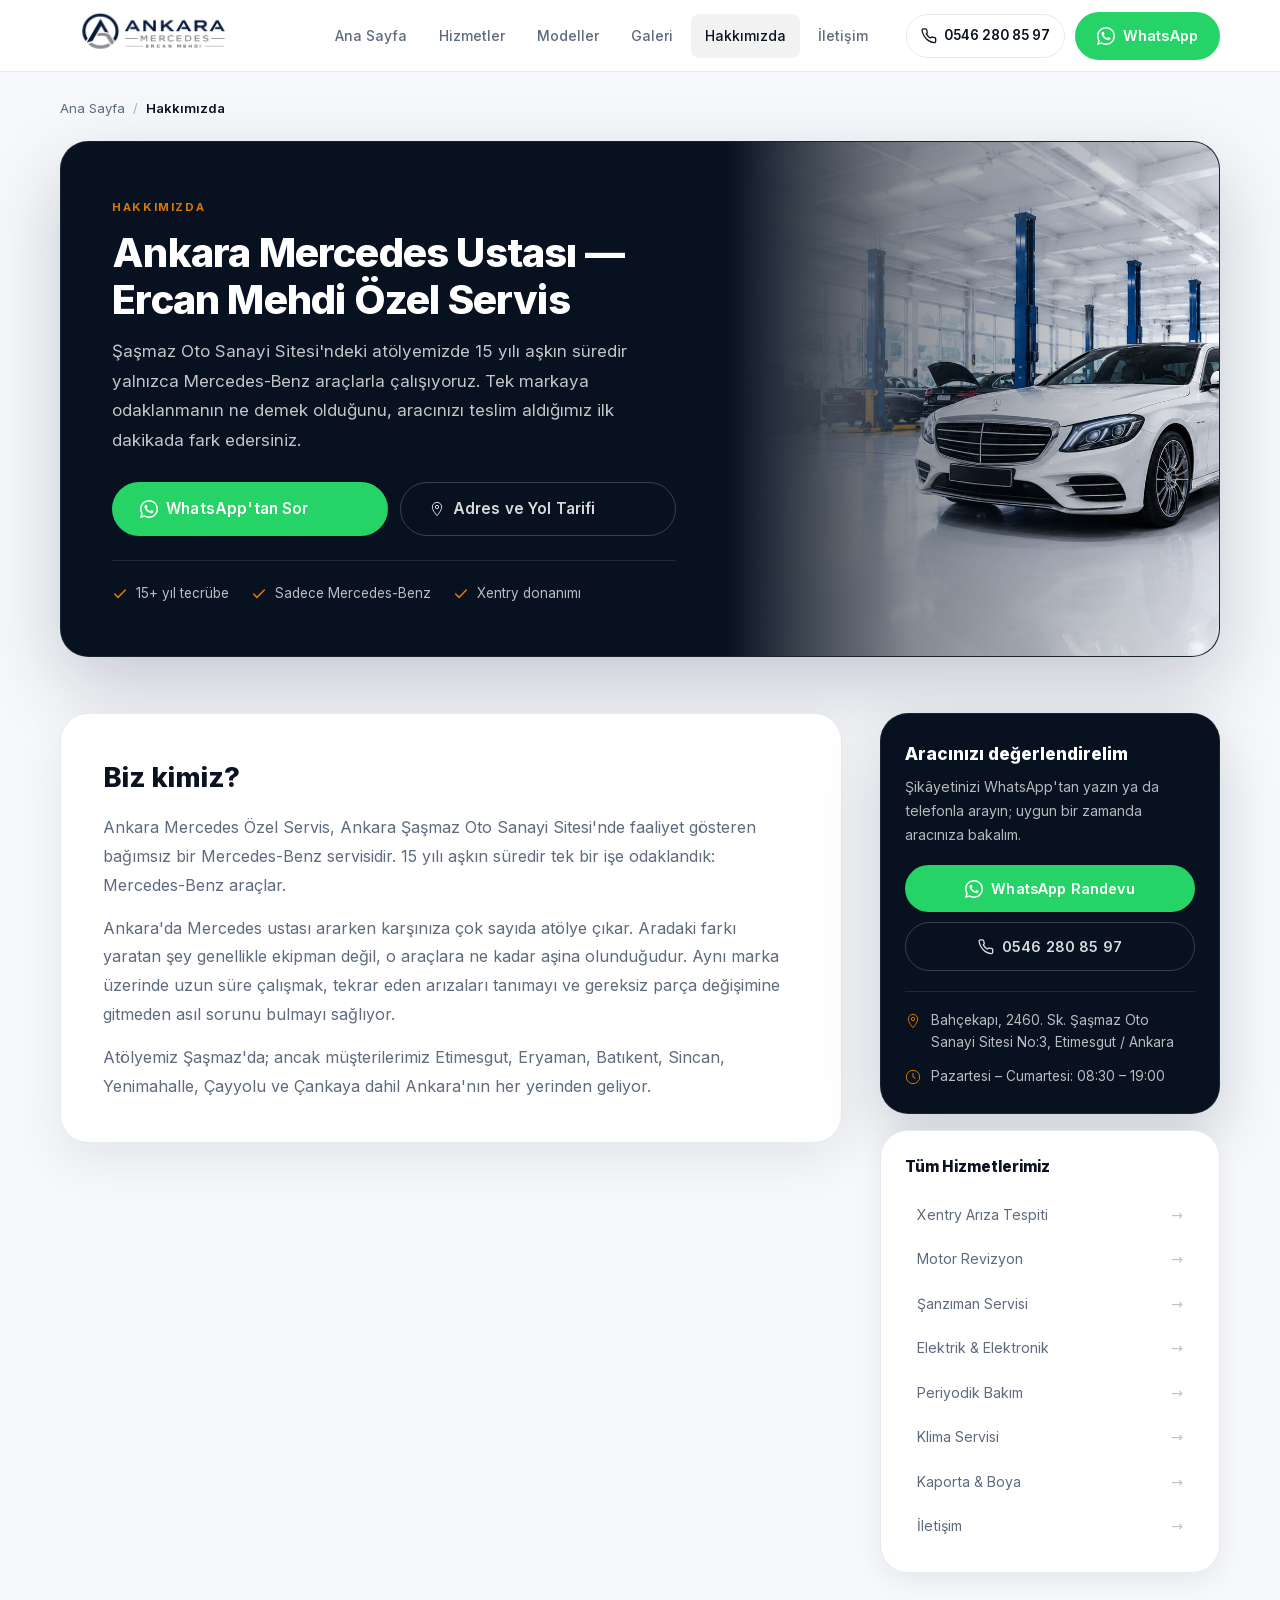
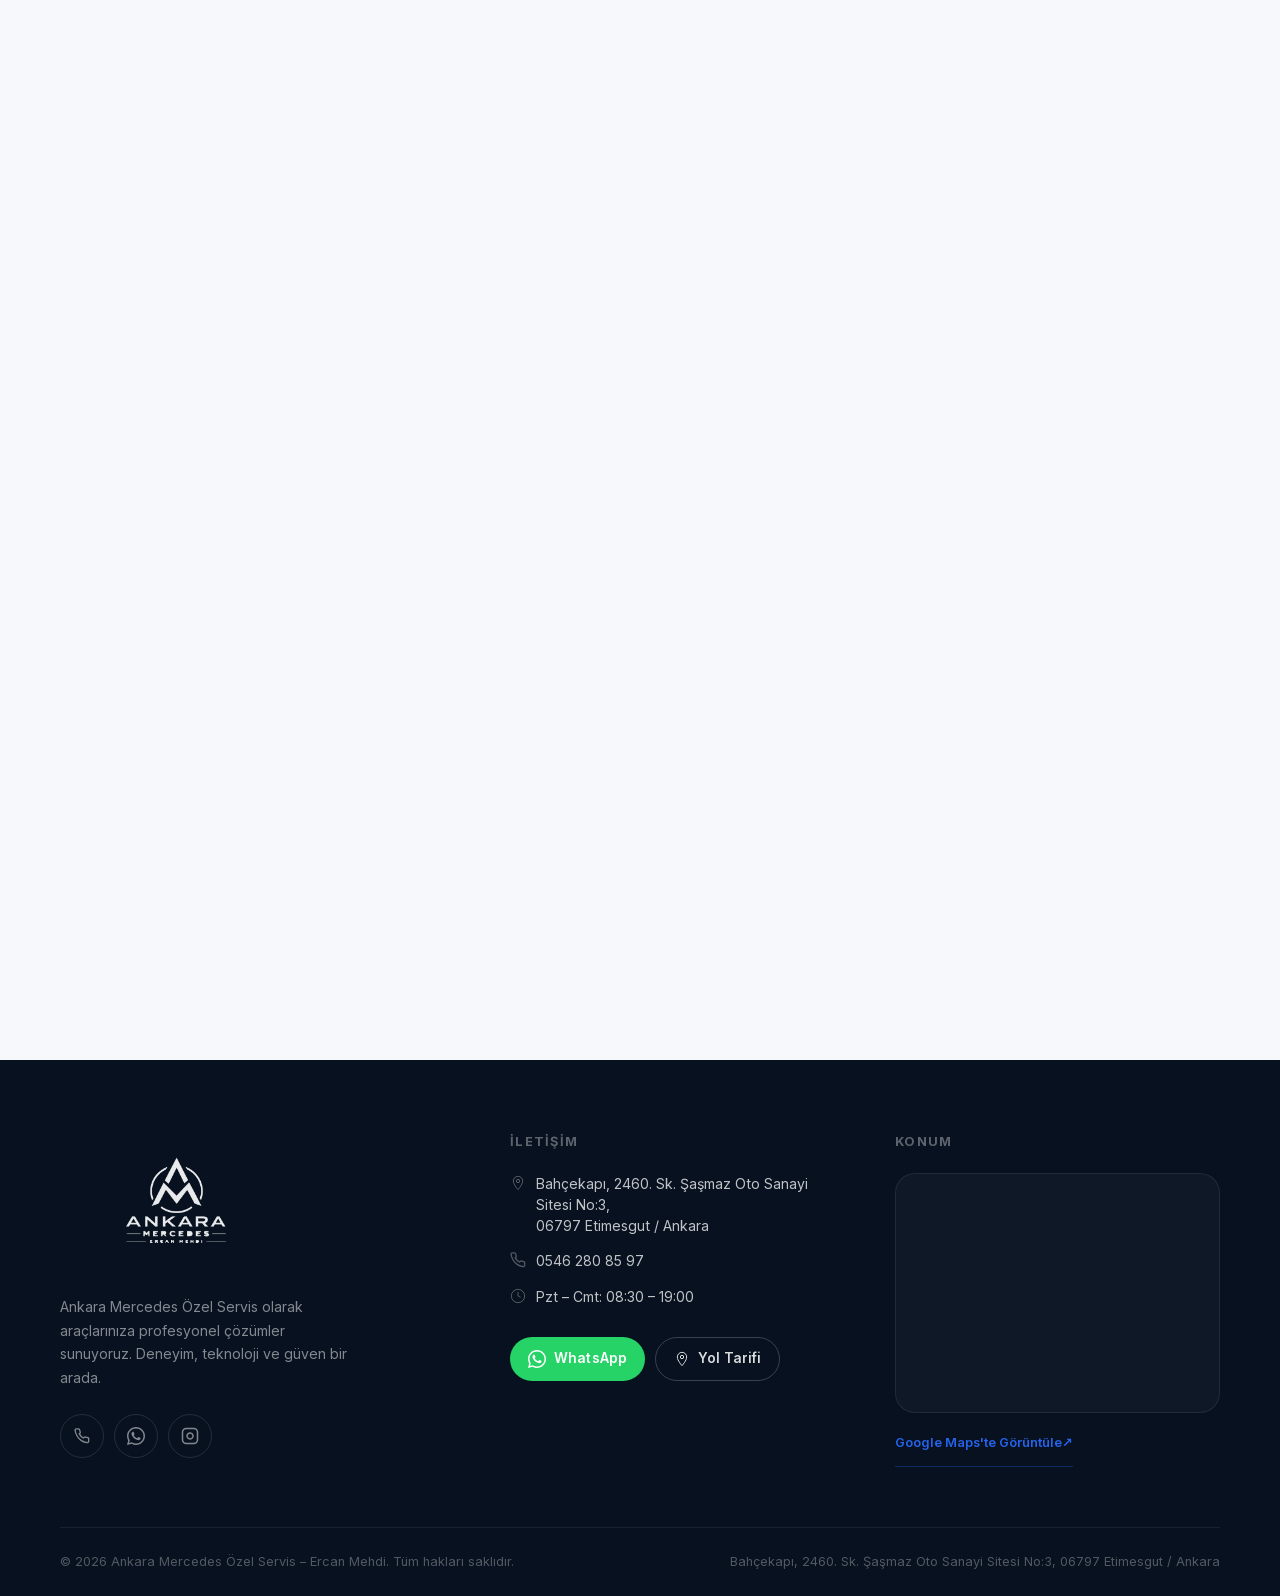
==== commit 2556ef20: "düzenlendi" ====
--- a/hakkimizda/index.html
+++ b/hakkimizda/index.html
@@ -290,8 +290,8 @@
                 <p>Bir parça hâlâ görevini yapıyorsa yerinde kalır. Amacımız fatura büyütmek değil, aracınızı yola sağlam çıkarmak.</p>
               </li>
               <li class="svc-step">
-                <p class="svc-step__title">Her işlem faturalıdır</p>
-                <p>Yapılan iş, kullanılan parça ve işçilik belgelenir. Bu kayıt sizin elinizde kalır.</p>
+                <p class="svc-step__title">Teslimden önce son kontrol</p>
+                <p>İş bittiğinde araç doğrudan kapıya çıkmaz. Şikâyetin giderildiğinden emin olmadan sizi çağırmıyoruz.</p>
               </li>
             </ol>
           </article>
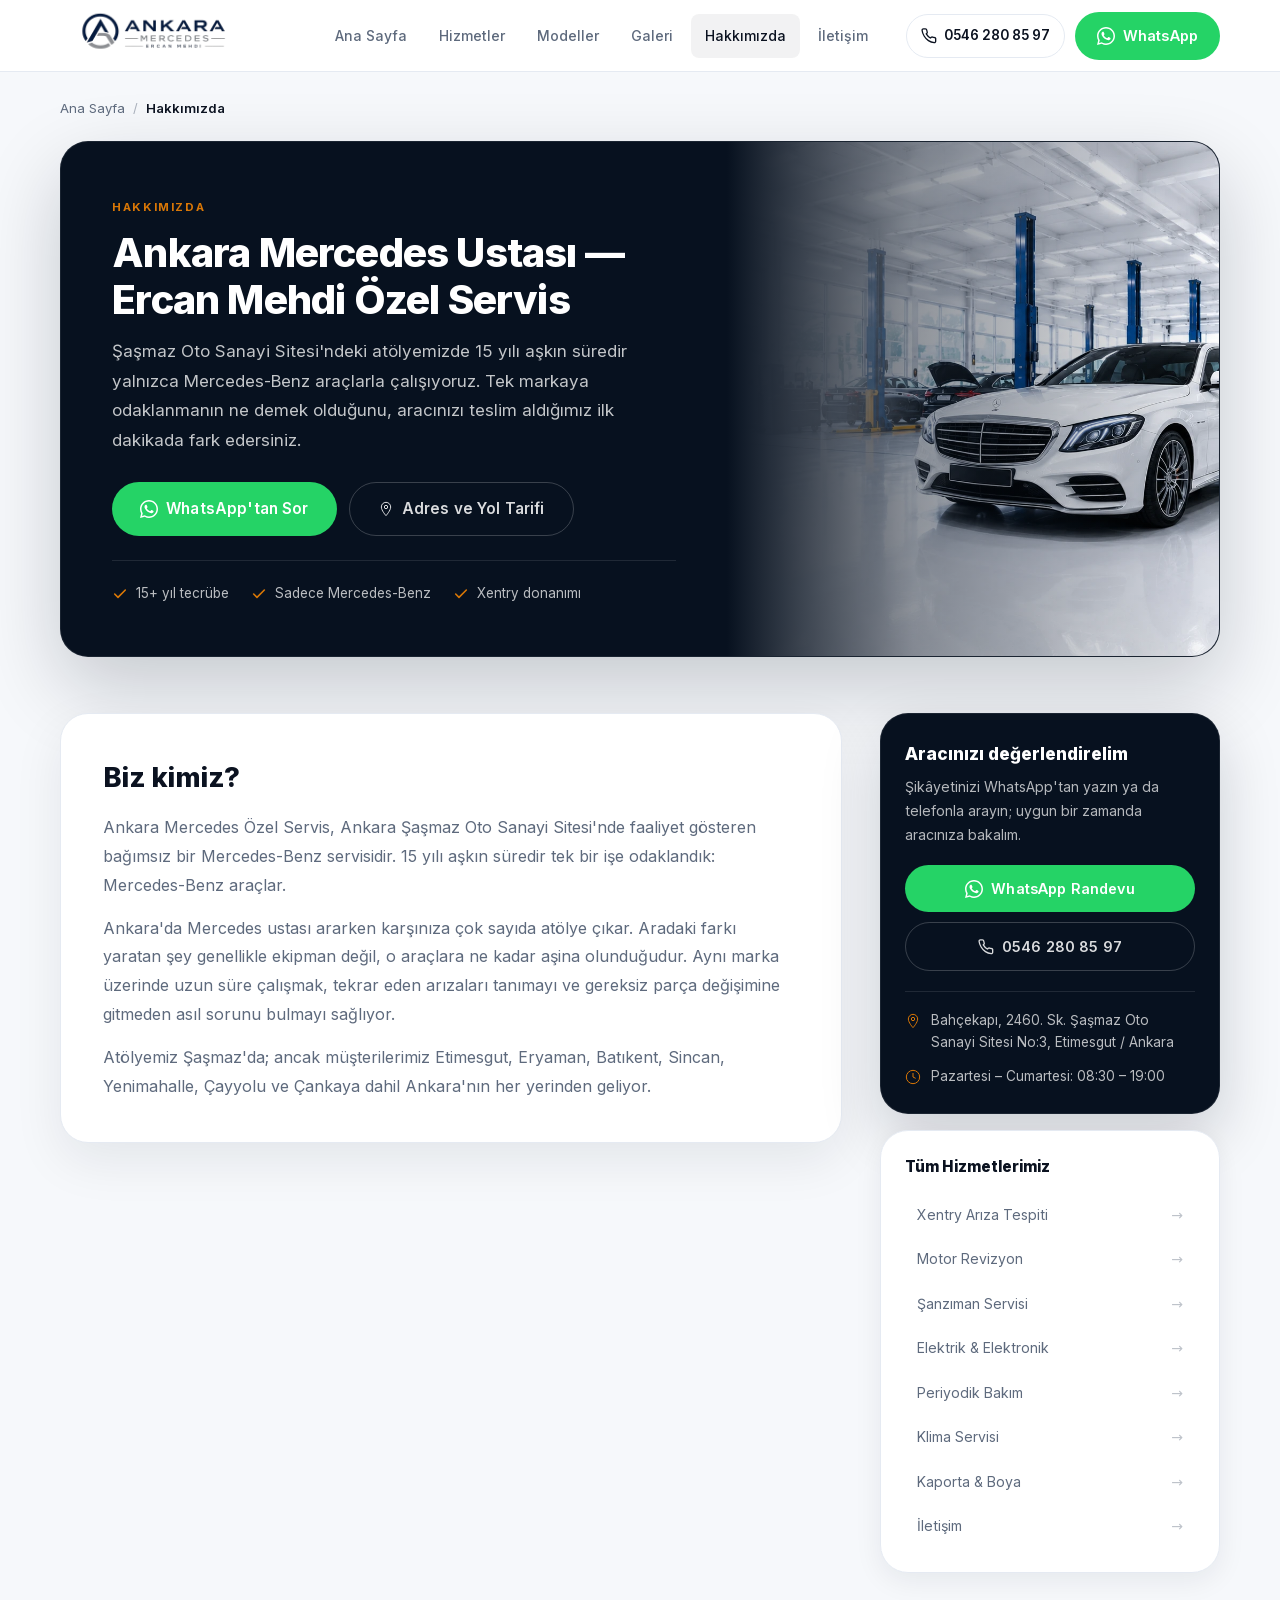
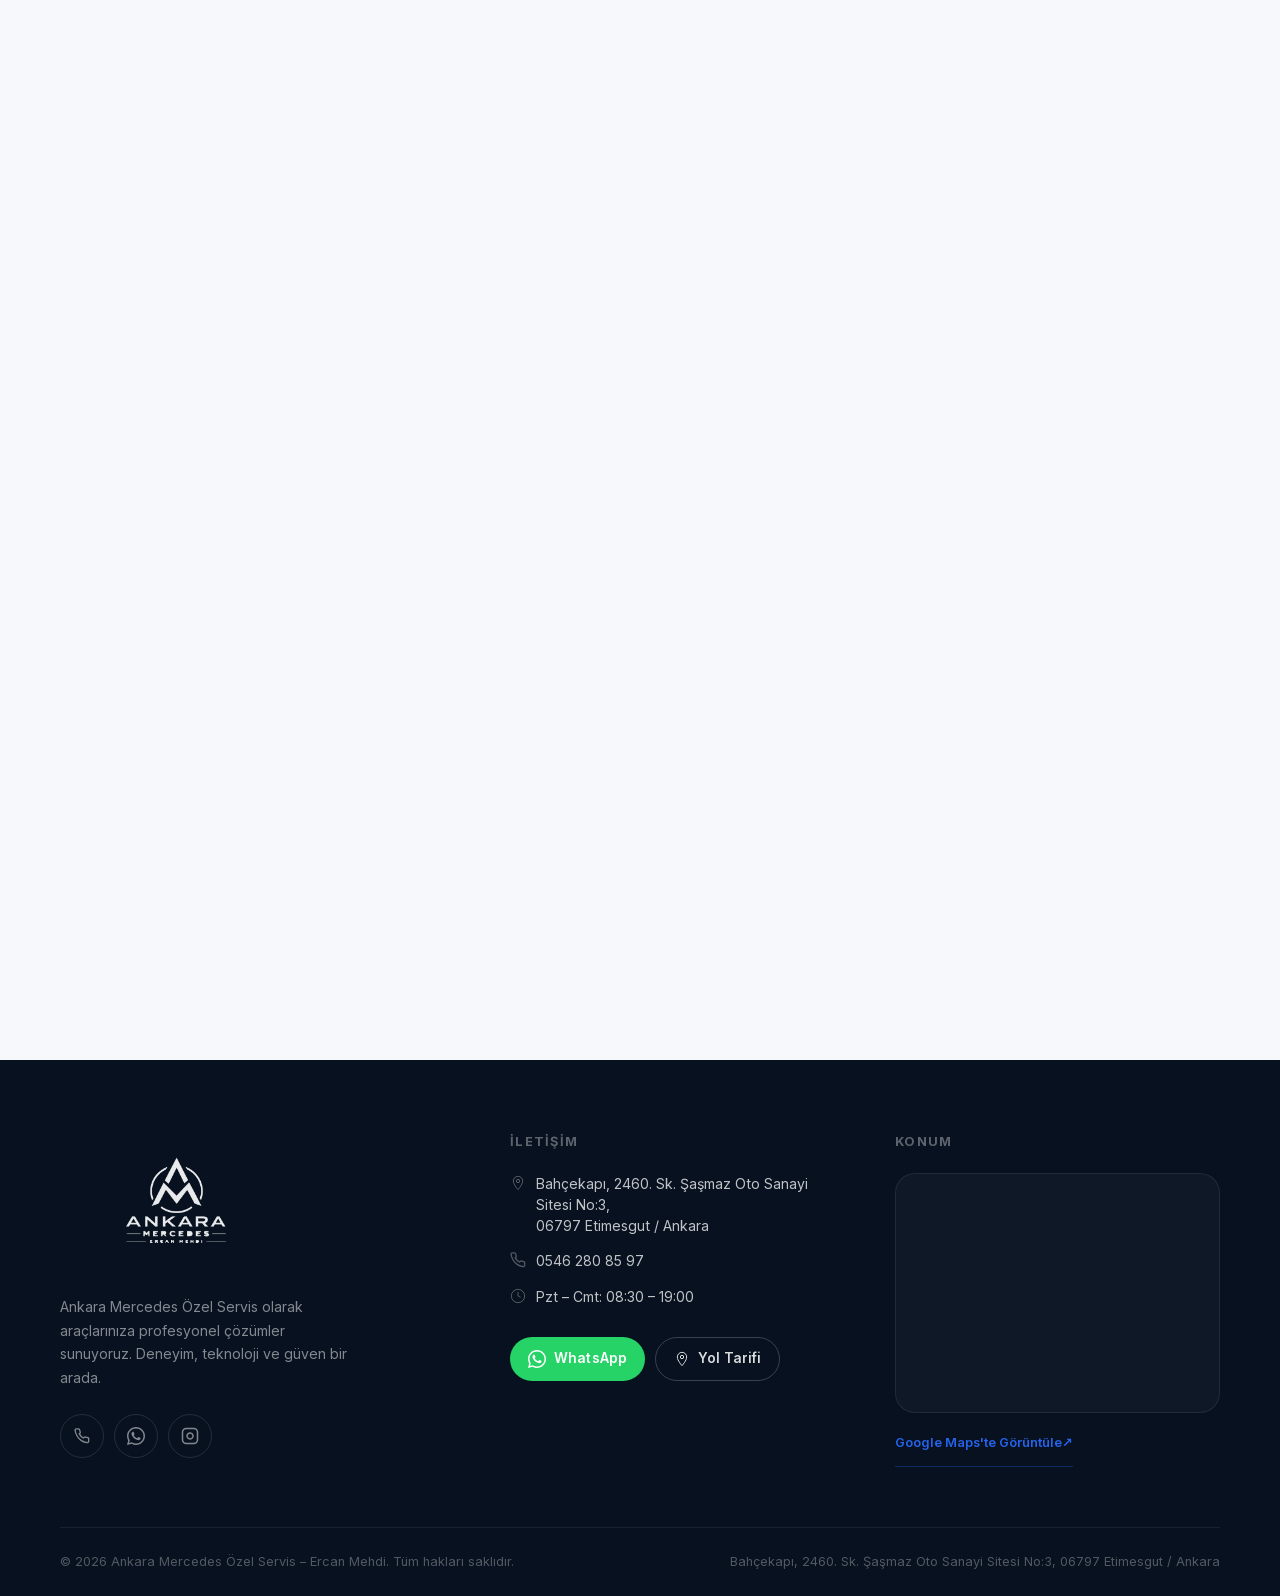
==== commit f6bcde2a: "iletişim ssayfası css sorunu gierildi" ====
--- a/hakkimizda/index.html
+++ b/hakkimizda/index.html
@@ -36,7 +36,7 @@
   <link rel="apple-touch-icon" href="/assets/icons/apple-touch-icon.png">
   <link rel="preload" href="/assets/fonts/inter-latin.woff2" as="font" type="font/woff2" crossorigin>
   <link rel="preload" href="/assets/fonts/inter-latin-ext.woff2" as="font" type="font/woff2" crossorigin>
-  <link rel="stylesheet" href="/css/style.css?v=4">
+  <link rel="stylesheet" href="/css/style.css?v=5">
 
   <script type="application/ld+json">
 {
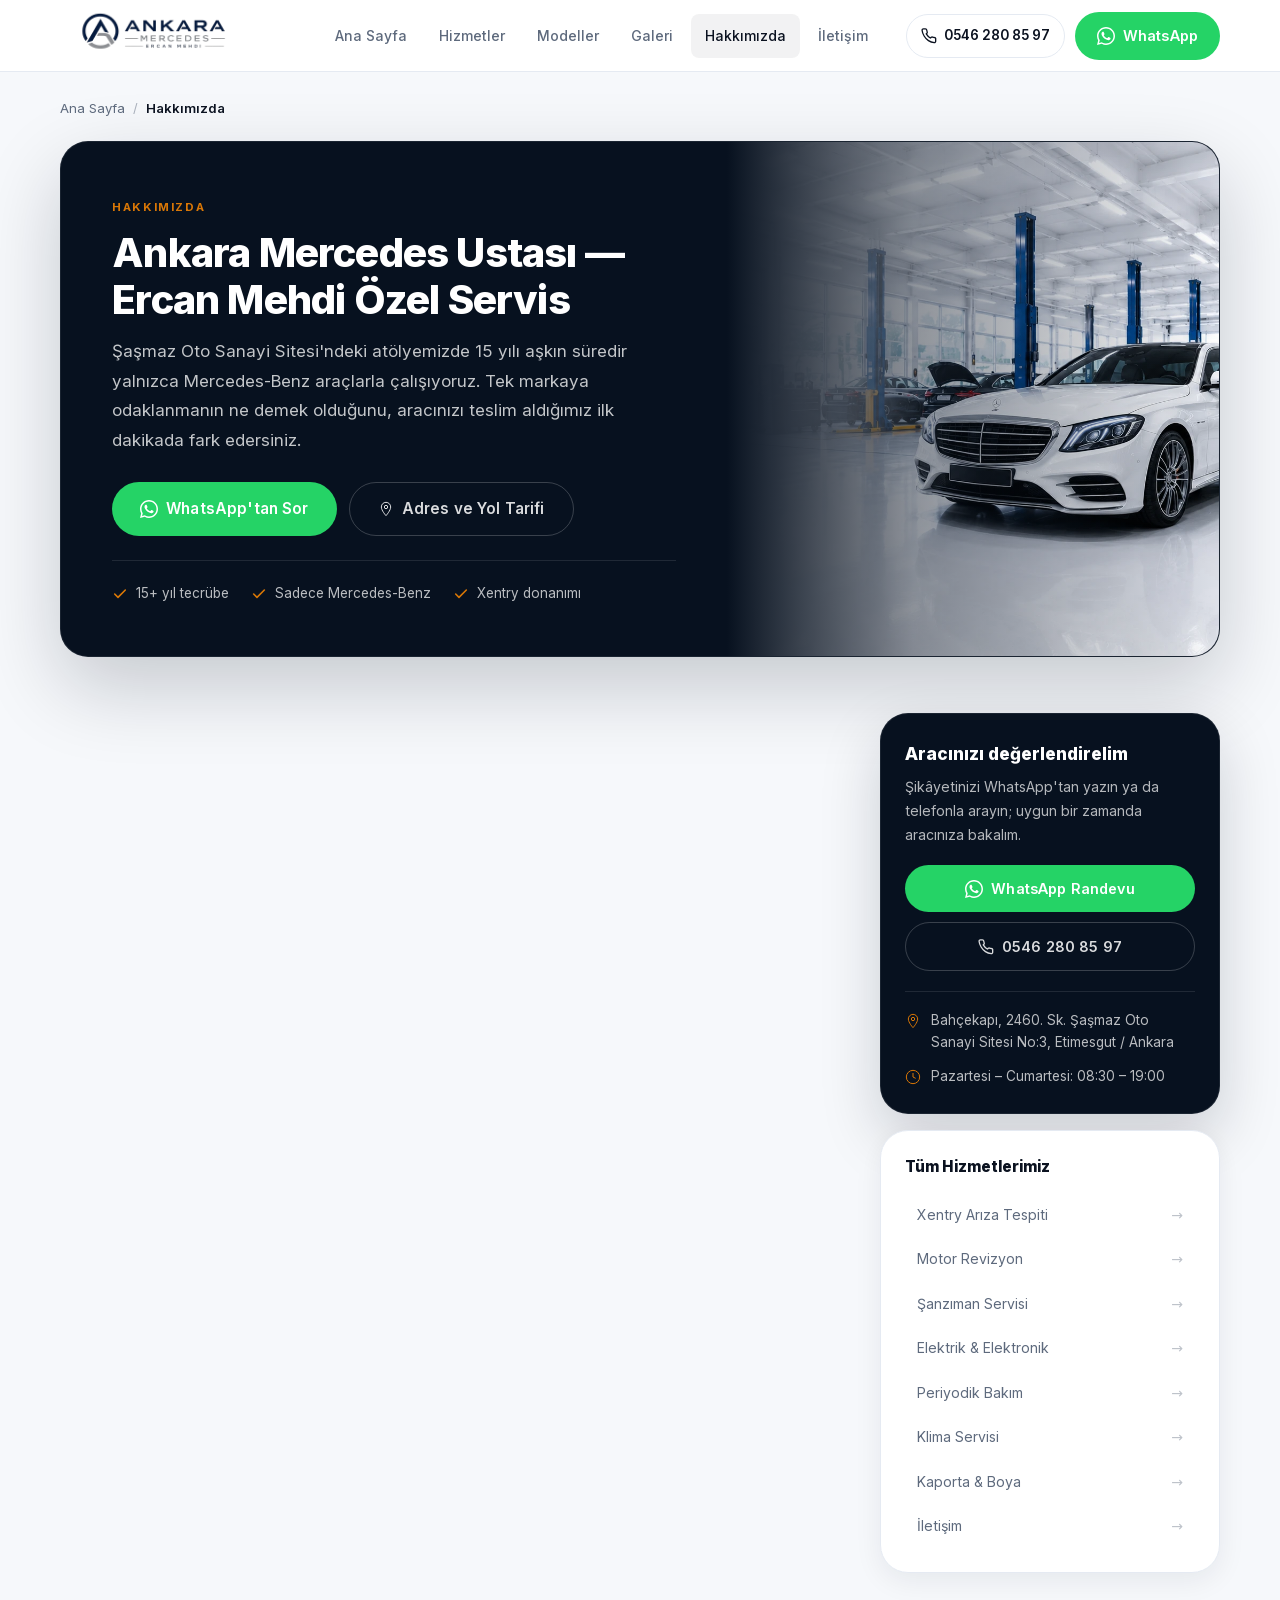
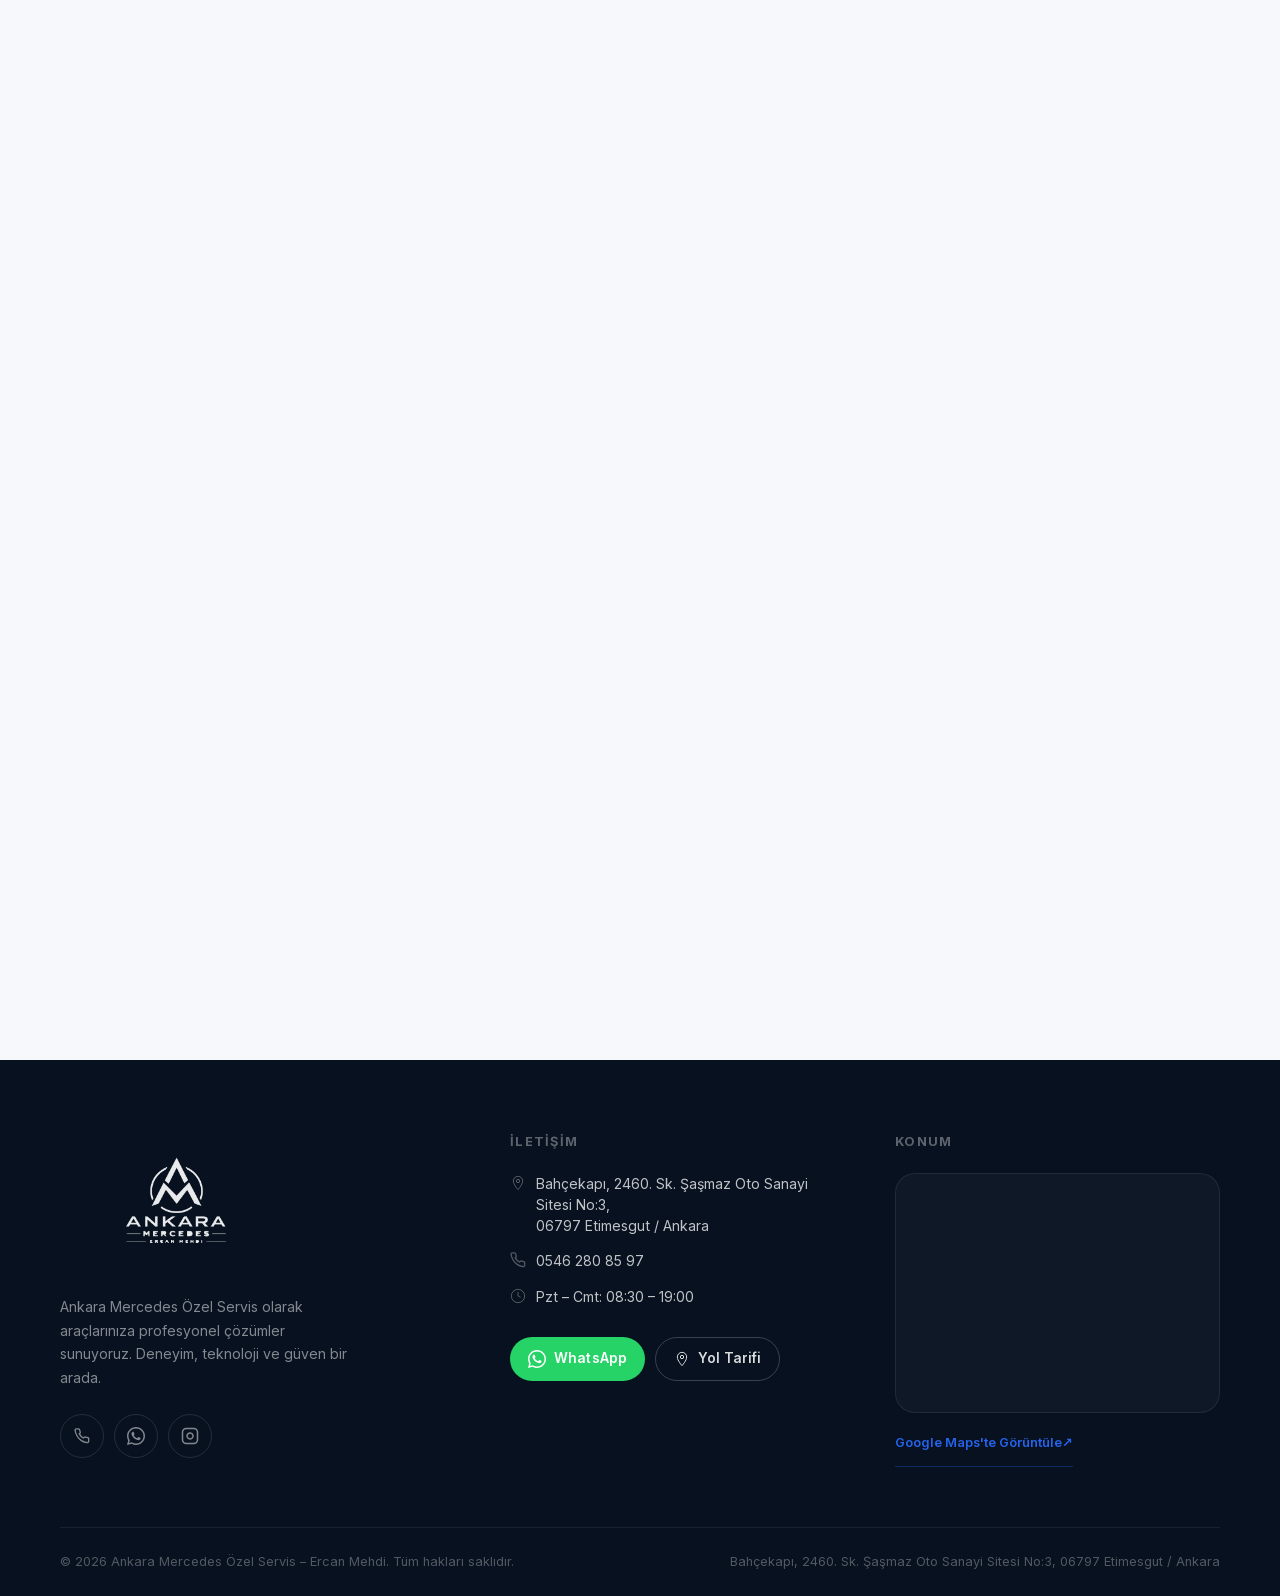
==== commit c1de9fdd: "Favicon referanslarını düzelt, kökte favicon.ico ekle Alt sayfalar var olmayan favicon.svg / apple-t" ====
--- a/hakkimizda/index.html
+++ b/hakkimizda/index.html
@@ -32,11 +32,13 @@
 
   <link rel="manifest" href="/manifest.webmanifest">
   <meta name="theme-color" content="#07111f">
-  <link rel="icon" type="image/svg+xml" href="/assets/icons/favicon.svg">
-  <link rel="apple-touch-icon" href="/assets/icons/apple-touch-icon.png">
+  <link rel="icon" href="/favicon.ico" sizes="48x48">
+  <link rel="icon" type="image/svg+xml" href="/assets/icons/favicon-v2.svg">
+  <link rel="icon" type="image/png" sizes="192x192" href="/assets/icons/icon-192-v2.png">
+  <link rel="apple-touch-icon" href="/assets/icons/apple-touch-icon-v2.png">
   <link rel="preload" href="/assets/fonts/inter-latin.woff2" as="font" type="font/woff2" crossorigin>
   <link rel="preload" href="/assets/fonts/inter-latin-ext.woff2" as="font" type="font/woff2" crossorigin>
-  <link rel="stylesheet" href="/css/style.css?v=5">
+  <link rel="stylesheet" href="/css/style.css?v=7">
 
   <script type="application/ld+json">
 {
--- a/css/style.css
+++ b/css/style.css
@@ -1239,33 +1239,104 @@
 /* ==================== GALLERY ==================== */
 .gallery { padding: 80px 0; }
 
+/* Masonry: fotoğraflar dikey/yatay karışık, kırpmadan kendi oranıyla dursun */
 .gallery__grid {
-  display: grid;
-  grid-template-columns: repeat(3, 1fr);
-  grid-template-rows: auto auto;
-  gap: 16px;
+  columns: 3;
+  column-gap: 16px;
 }
 
 .gallery__item {
-  margin: 0;
+  position: relative;
+  margin: 0 0 16px;
+  break-inside: avoid;
   border-radius: var(--radius-md);
   overflow: hidden;
-  aspect-ratio: 4/3;
   background: linear-gradient(135deg, #1a2540 0%, #0d1a30 100%);
-}
-.gallery__item--wide {
-  grid-column: span 2;
-  aspect-ratio: 2/1;
 }
 
 .gallery__item img {
   width: 100%;
-  height: 100%;
-  object-fit: cover;
+  height: auto;
+  display: block;
   transition: transform 0.45s ease;
-  display: block;
 }
 .gallery__item:hover img { transform: scale(1.06); }
+
+/* Kırpılmış galeri: ilk kareler görünür, gerisi "Diğerlerini Gör" ile açılır */
+.gallery__wrap { position: relative; }
+.gallery__wrap.is-collapsed { max-height: 460px; overflow: hidden; }
+
+.gallery__more {
+  position: absolute;
+  left: 50%;
+  bottom: 0;
+  transform: translateX(-50%);
+  width: 100vw;
+  height: 260px;
+  display: flex;
+  align-items: center;
+  justify-content: center;
+  padding: 0;
+  border: 0;
+  font: inherit;
+  color: var(--color-text);
+  cursor: pointer;
+  background: linear-gradient(
+    to bottom,
+    rgba(246, 248, 251, 0) 0%,
+    rgba(246, 248, 251, 0.28) 35%,
+    rgba(246, 248, 251, 0.62) 70%,
+    rgba(246, 248, 251, 0.82) 100%
+  );
+}
+
+.gallery__more-label {
+  display: inline-flex;
+  align-items: center;
+  gap: 10px;
+  padding: 14px 32px;
+  border-radius: 999px;
+  border: 1px solid var(--color-border);
+  background: rgba(255, 255, 255, 0.72);
+  -webkit-backdrop-filter: blur(8px);
+  backdrop-filter: blur(8px);
+  font-size: 0.95rem;
+  font-weight: 700;
+  letter-spacing: 0.01em;
+  box-shadow: 0 12px 30px rgba(11, 18, 32, 0.12);
+  transition: transform 0.25s ease, background 0.25s ease;
+}
+.gallery__more:hover .gallery__more-label {
+  transform: translateY(-2px);
+  background: #fff;
+}
+.gallery__more:focus-visible { outline: none; }
+.gallery__more:focus-visible .gallery__more-label {
+  outline: 2px solid var(--color-primary);
+  outline-offset: 3px;
+}
+
+.gallery__more-icon {
+  width: 9px;
+  height: 9px;
+  border-right: 2px solid currentColor;
+  border-bottom: 2px solid currentColor;
+  transform: translateY(-3px) rotate(45deg);
+  transition: transform 0.25s ease;
+}
+
+/* Açıkken: şeffaf bant kalkar, buton normal akışta durur */
+.gallery__wrap:not(.is-collapsed) .gallery__more {
+  position: static;
+  width: 100%;
+  height: auto;
+  transform: none;
+  padding-top: 8px;
+  background: none;
+}
+.gallery__wrap:not(.is-collapsed) .gallery__more-icon {
+  transform: translateY(2px) rotate(-135deg);
+}
 
 /* ==================== FAQ ==================== */
 .faq {
@@ -1586,8 +1657,8 @@
 
   .reviews__grid { grid-template-columns: repeat(2, 1fr); }
 
-  .gallery__grid { grid-template-columns: repeat(2, 1fr); }
-  .gallery__item--wide { grid-column: span 2; }
+  .gallery__grid { columns: 2; }
+  .gallery__wrap.is-collapsed { max-height: 420px; }
 
   .footer__grid { grid-template-columns: 1fr; gap: 40px; }
   .footer__desc { max-width: none; }
@@ -1620,8 +1691,11 @@
 
   .reviews__grid { grid-template-columns: 1fr; }
 
-  .gallery__grid { grid-template-columns: repeat(2, 1fr); }
-  .gallery__item--wide { grid-column: span 2; }
+  .gallery__grid { columns: 2; column-gap: 12px; }
+  .gallery__item { margin-bottom: 12px; }
+  .gallery__wrap.is-collapsed { max-height: 380px; }
+  .gallery__more { height: 220px; }
+  .gallery__more-label { padding: 13px 26px; font-size: 0.88rem; }
 
   .stats__card { border-radius: var(--radius-lg); }
   .stats__item { gap: 12px; }
@@ -1671,9 +1745,8 @@
   .about__visual { min-height: 260px; }
   .about__visual-caption { right: 18px; bottom: 18px; left: 18px; }
 
-  .gallery__grid { grid-template-columns: 1fr; }
-  .gallery__item--wide { grid-column: span 1; }
-  .gallery__item { aspect-ratio: 4/3; }
+  .gallery__grid { columns: 1; }
+  .gallery__wrap.is-collapsed { max-height: 340px; }
 
   .footer__btns { flex-direction: column; }
   .footer__btns .btn { width: 100%; justify-content: center; }
@@ -2011,3 +2084,9 @@
   .ct-grid { grid-template-columns: 1fr; }
   .ct-map { height: 320px; }
 }
+
+/* ==================== CSP: inline stillerden taşınan yardımcı class'lar ==================== */
+/* Dosya sonunda yer alır; aynı özgüllükteki .svc-hero / .container / .svc-block / .svc-cta kurallarını kaynak sırasıyla ezer. */
+.pt-header-40 { padding-top: calc(var(--header-h) + 40px); }
+.pb-section { padding-bottom: clamp(48px, 6vw, 80px); }
+.mt-26 { margin-top: 26px; }
